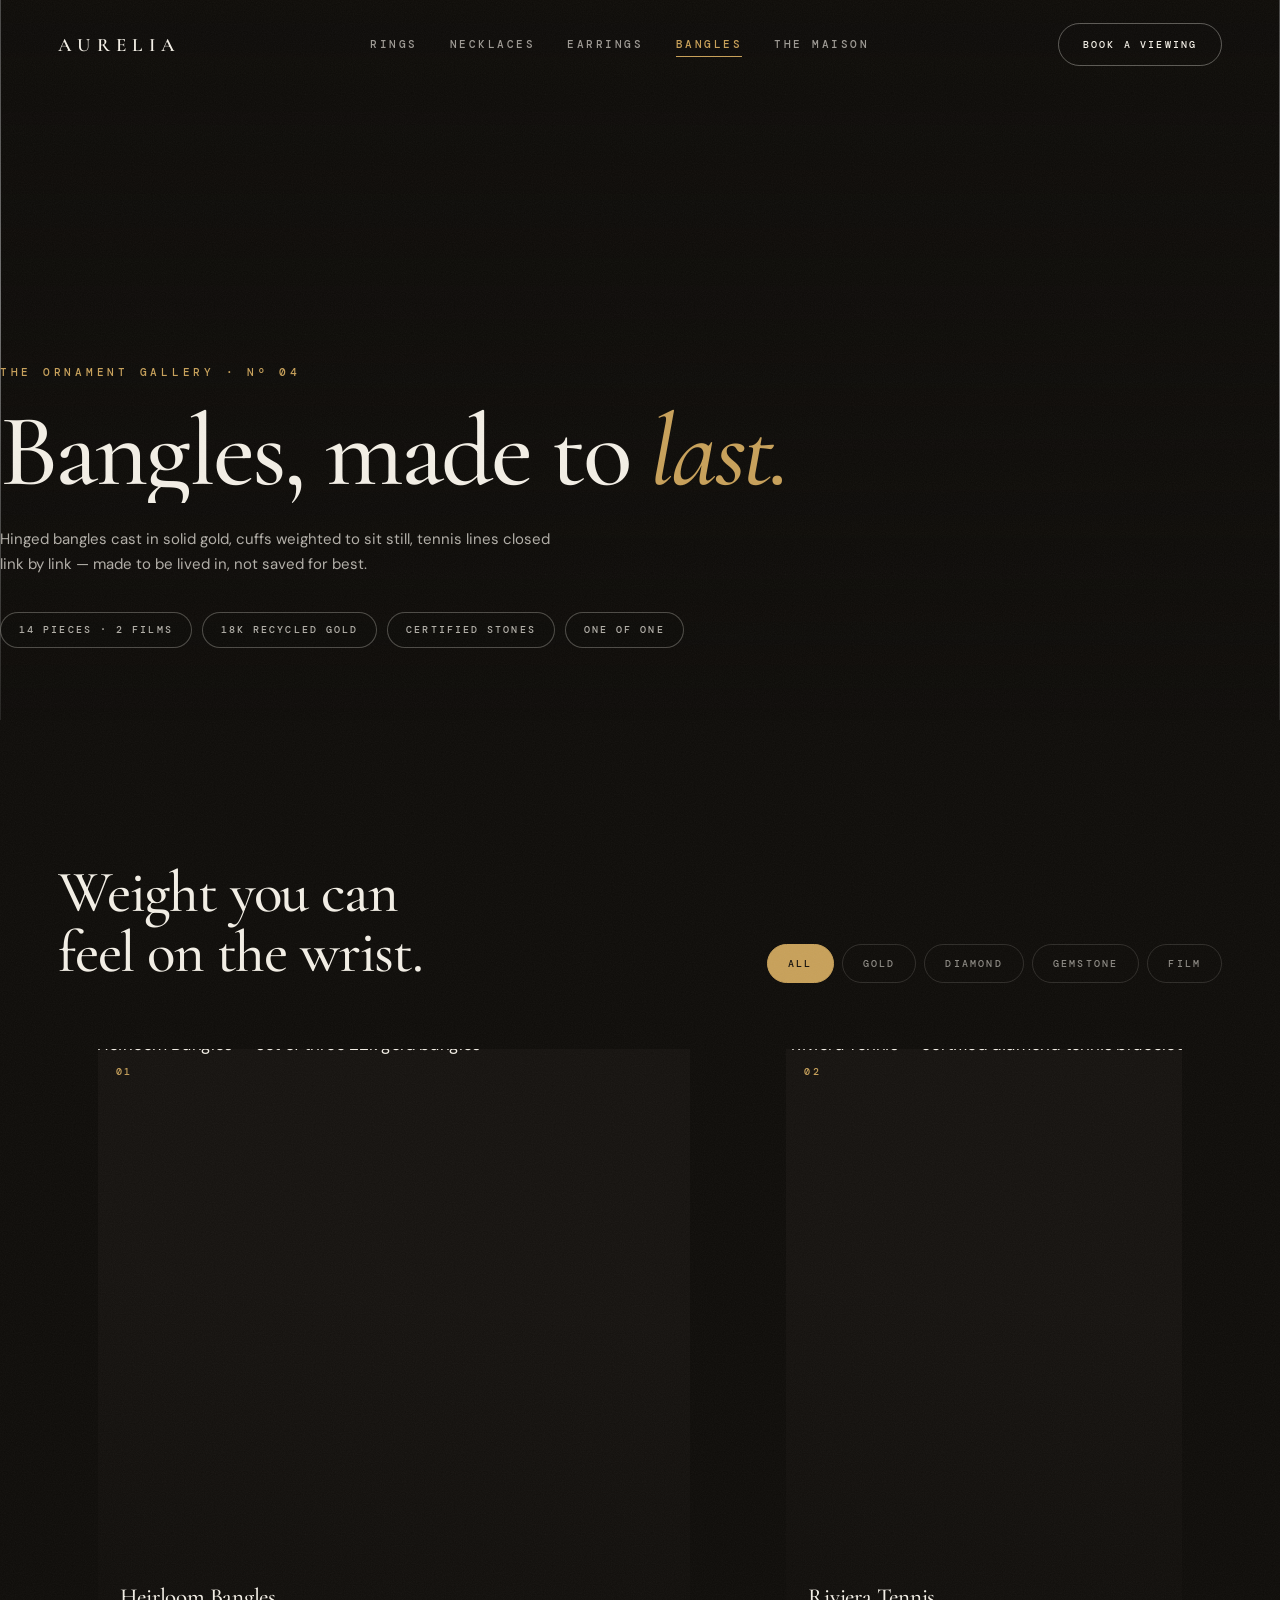
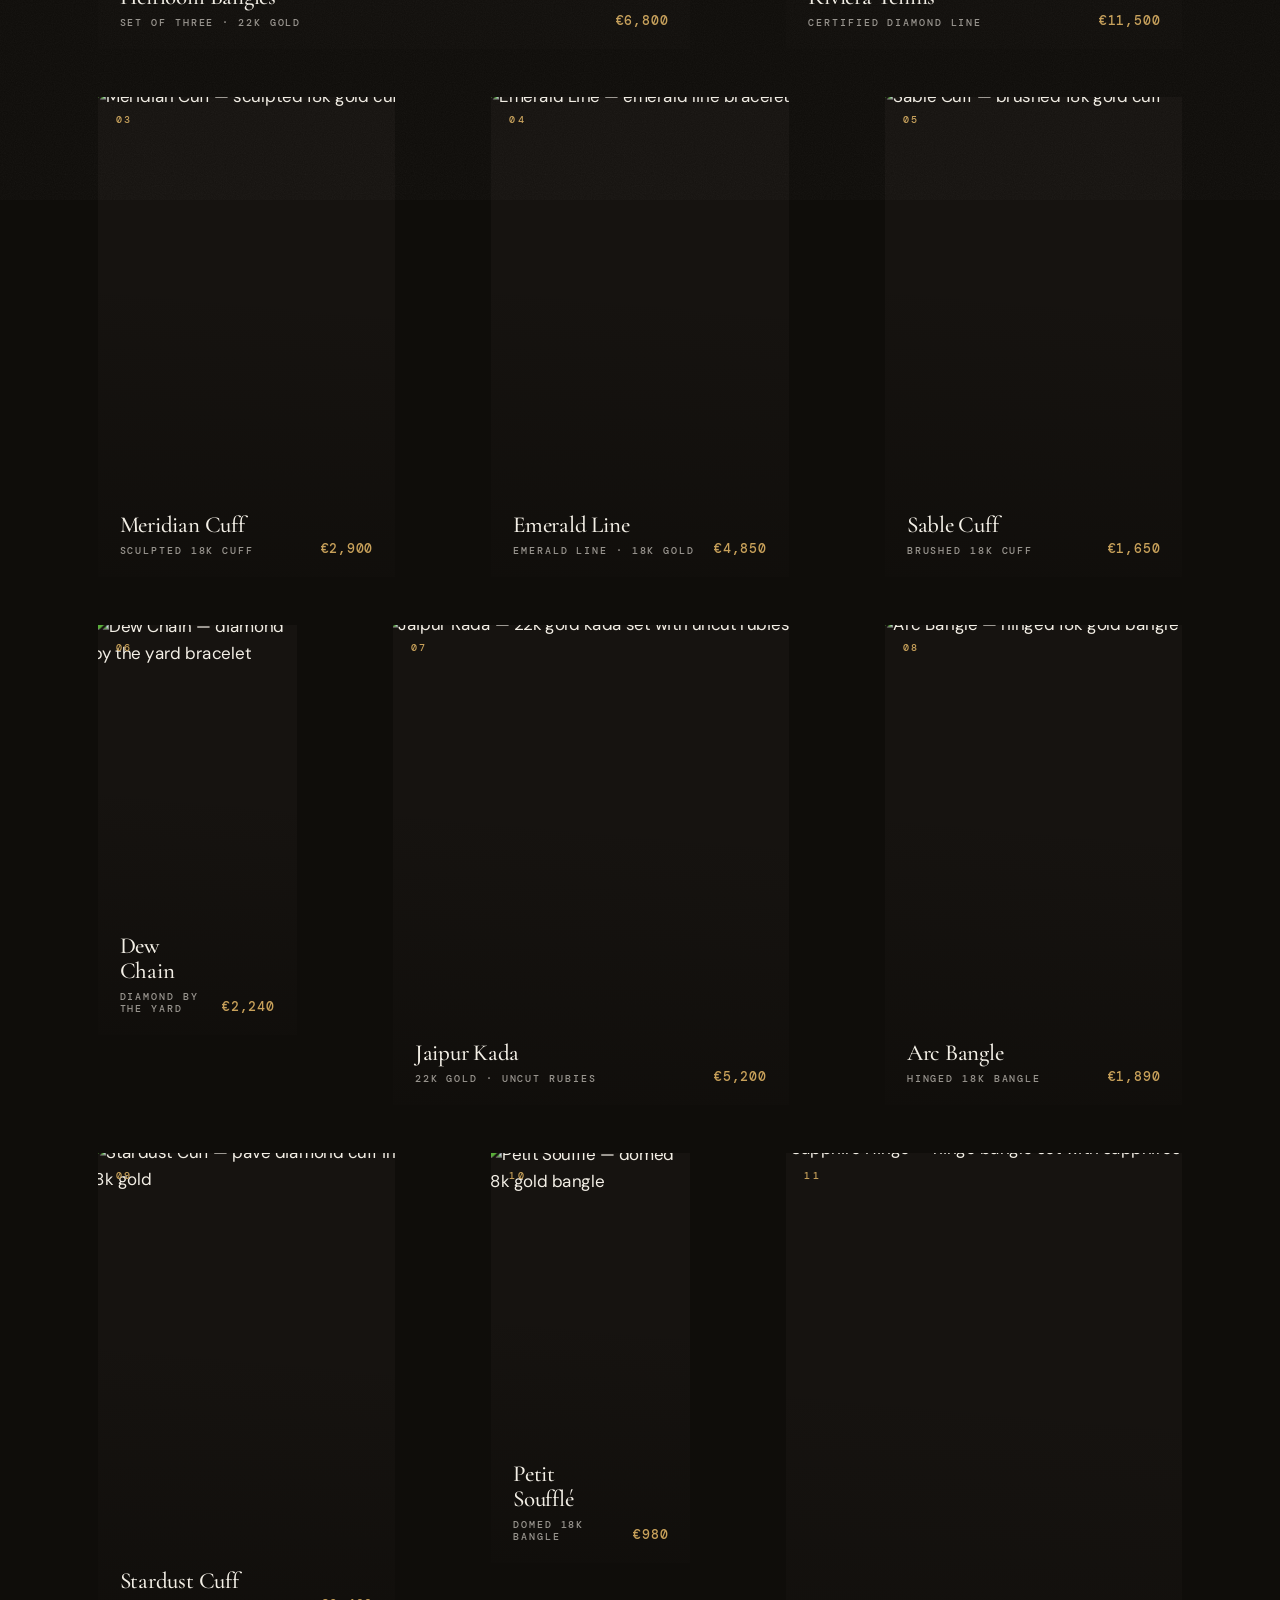
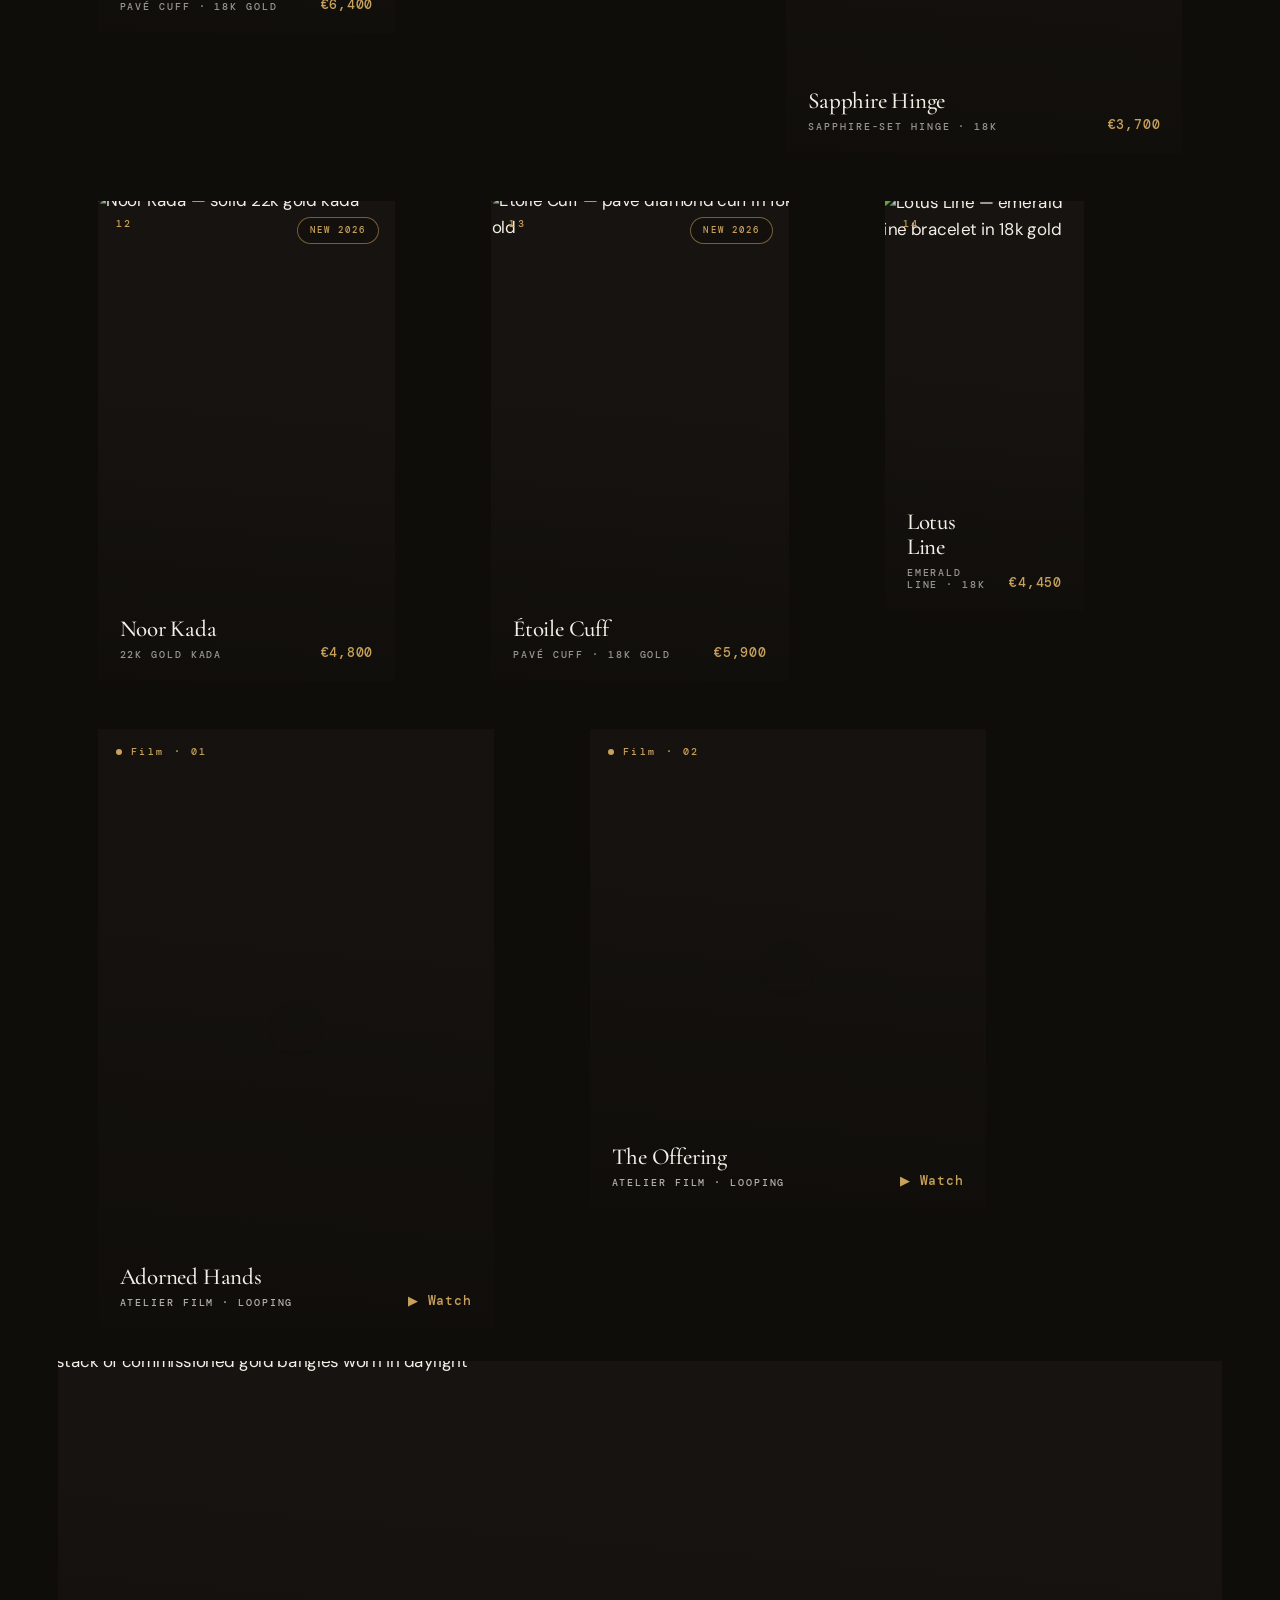
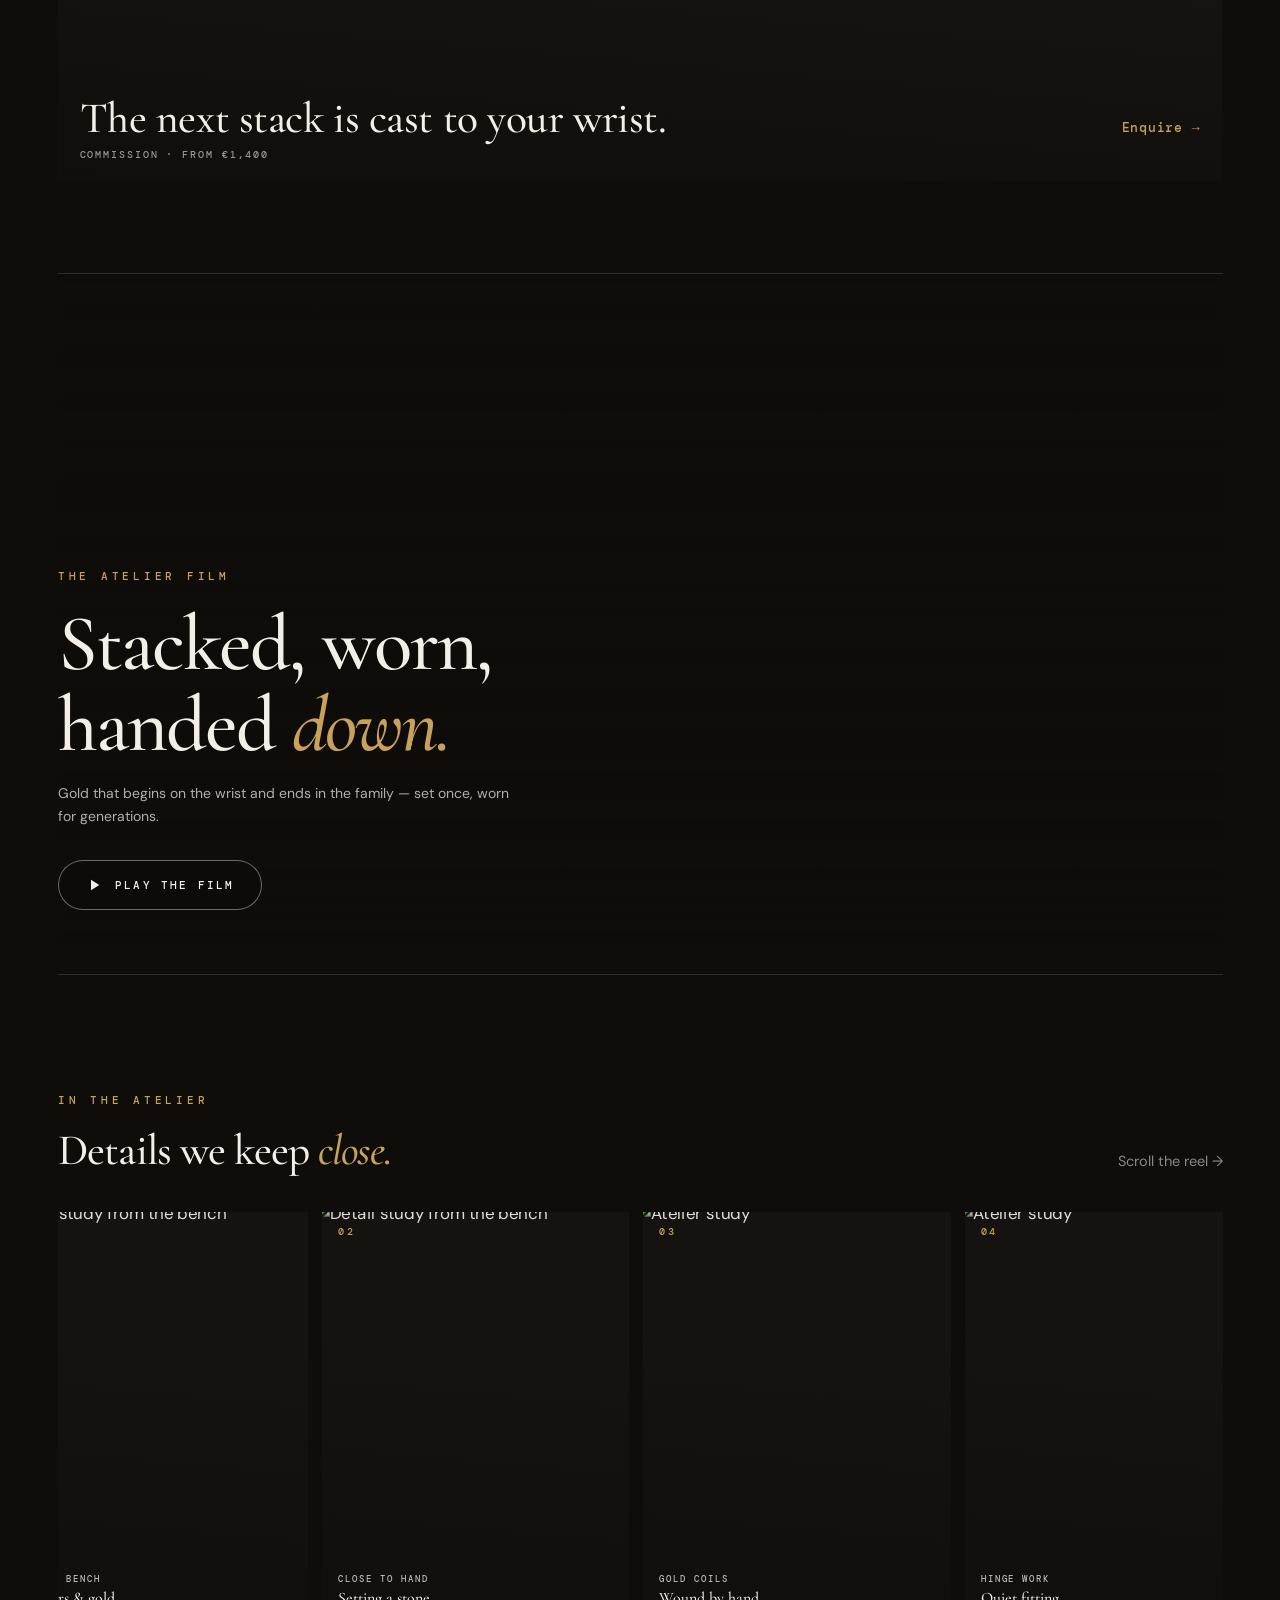
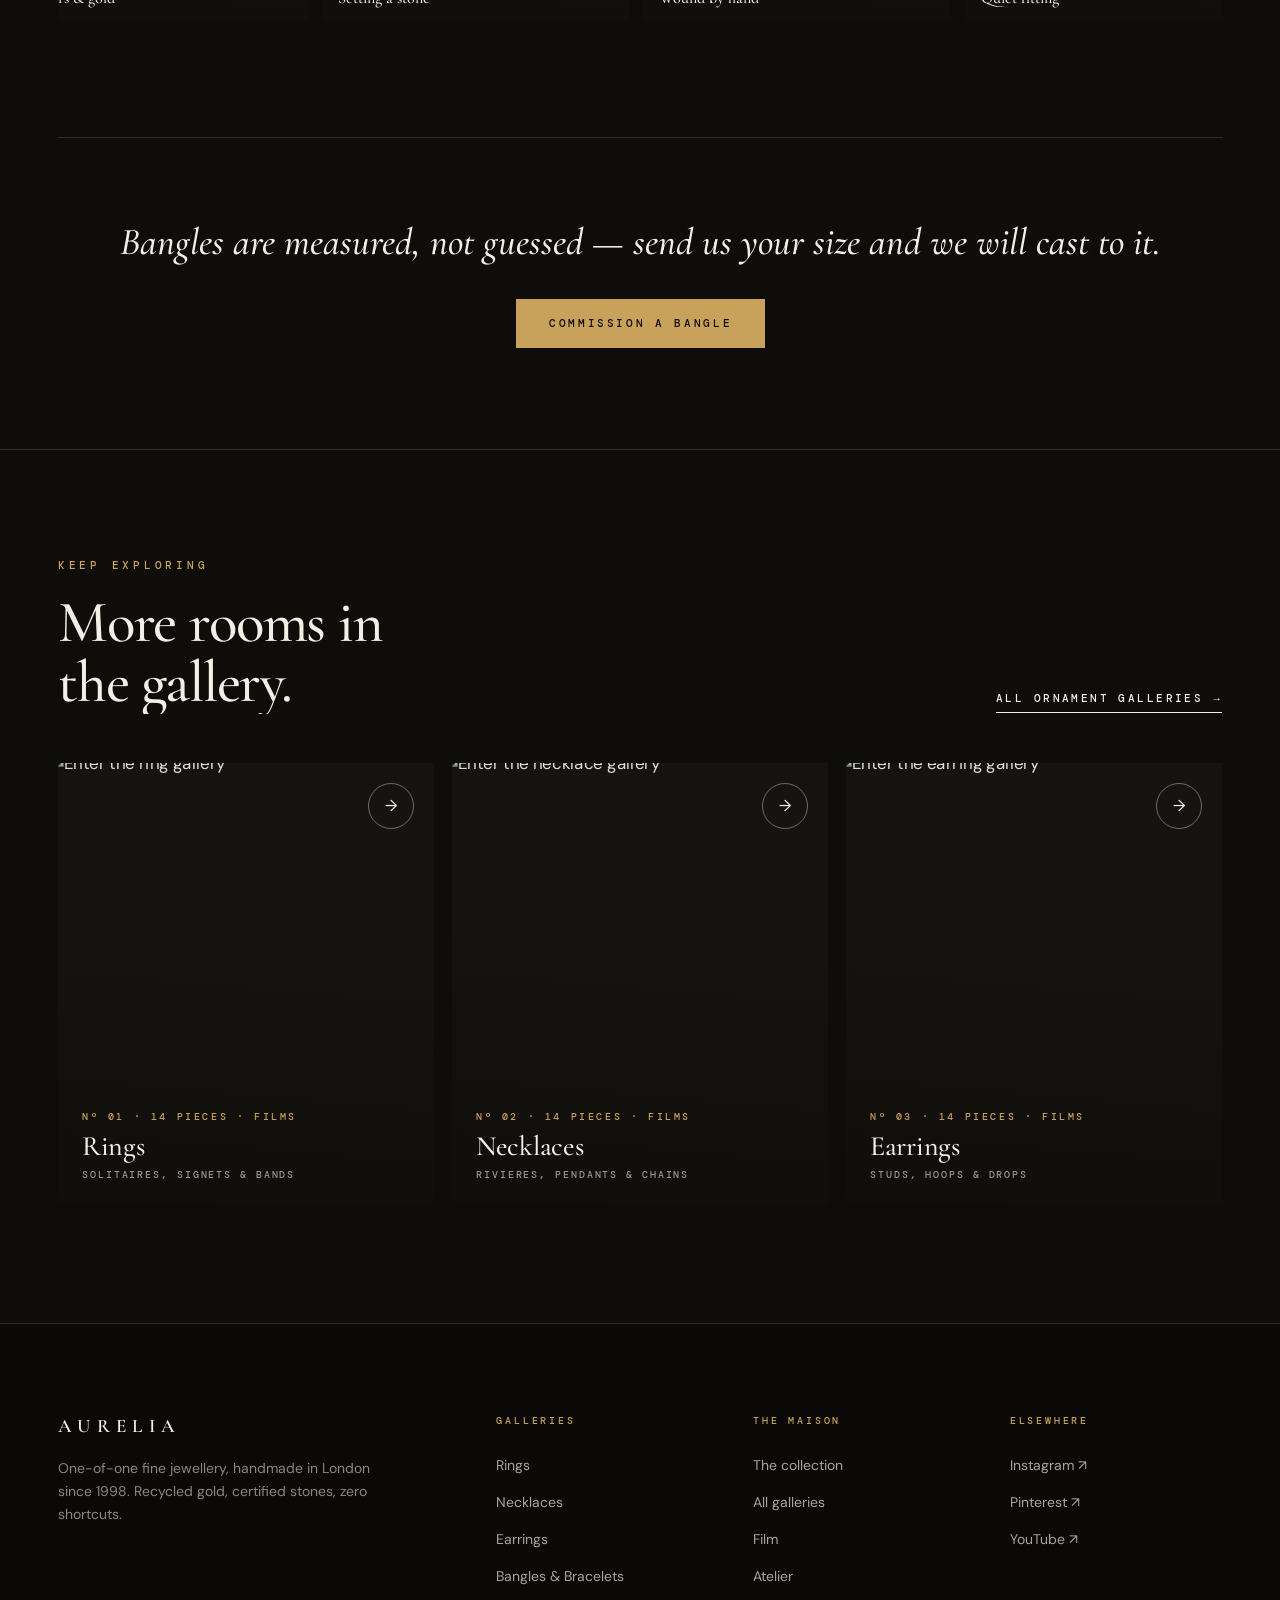
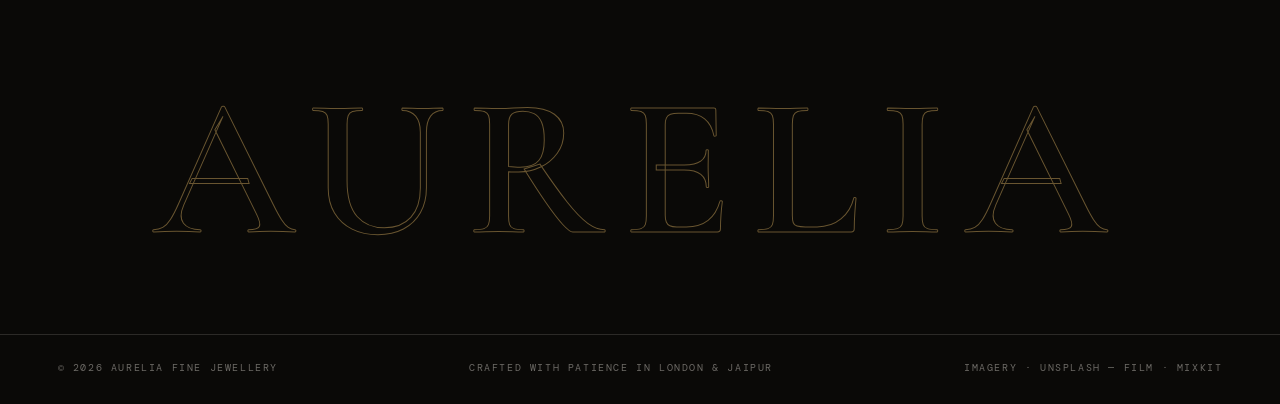
==== bracelets.html @ 3db1fc2e "pushed the changess for gallery option in my website" ====
<!doctype html>
<html lang="en" class="no-js">
<head>
  <meta charset="UTF-8" />
  <meta name="viewport" content="width=device-width, initial-scale=1.0" />
  <meta name="description" content="Bangles and bracelets — cuffs, kadas and tennis lines handcrafted in 18k recycled gold. Explore the Aurelia bracelet gallery." />
  <meta name="theme-color" content="#0f0d0a" />
  <title>Bangles &amp; Bracelets — Cuffs, Kadas &amp; Tennis Lines · AURELIA</title>
  <link rel="icon" href="data:image/svg+xml,<svg xmlns='http://www.w3.org/2000/svg' viewBox='0 0 100 100'><text y='.9em' font-size='90'>✦</text></svg>" />
  <link rel="preconnect" href="https://fonts.googleapis.com" />
  <link rel="preconnect" href="https://fonts.gstatic.com" crossorigin />
  <link href="https://fonts.googleapis.com/css2?family=Cormorant+Garamond:ital,wght@0,400;0,500;0,600;1,400;1,500&family=DM+Mono:wght@400;500&family=DM+Sans:wght@400;500&display=swap" rel="stylesheet" />
  <link rel="stylesheet" href="style.css" />
  <script>document.documentElement.classList.remove("no-js");setTimeout(function(){document.body.classList.remove("is-loading");document.body.classList.add("is-loaded")},3800);</script>
</head>
<body class="is-loading">
  <a class="skip-link" href="#gallery">Skip to gallery</a>

  <!-- Preloader -->
  <div class="preloader" id="preloader" aria-hidden="true">
    <div class="preloader-brand">
      <span class="preloader-letter" style="--i:0">A</span>
      <span class="preloader-letter" style="--i:1">U</span>
      <span class="preloader-letter" style="--i:2">R</span>
      <span class="preloader-letter" style="--i:3">E</span>
      <span class="preloader-letter" style="--i:4">L</span>
      <span class="preloader-letter" style="--i:5">I</span>
      <span class="preloader-letter" style="--i:6">A</span>
    </div>
    <div class="preloader-line"><span id="preloaderBar"></span></div>
    <p class="preloader-count" id="preloaderCount">00</p>
  </div>

  <!-- Film grain -->
  <div class="grain" aria-hidden="true"></div>

  <!-- Custom cursor -->
  <div class="cursor-dot" aria-hidden="true"></div>
  <div class="cursor-ring" aria-hidden="true"><span class="cursor-label"></span></div>

  <!-- Scroll progress -->
  <div class="scroll-progress" aria-hidden="true"><span id="scrollProgress"></span></div>

  <!-- Header -->
  <header class="site-header" id="siteHeader">
    <a class="wordmark" href="index.html">AURELIA</a>
    <nav class="desktop-nav" aria-label="Primary">
      <a href="rings.html">Rings</a>
      <a href="necklaces.html">Necklaces</a>
      <a href="earrings.html">Earrings</a>
      <a class="is-current" href="bracelets.html">Bangles</a>
      <a href="index.html#atelier">The maison</a>
    </nav>
    <div class="header-right">
      <a class="header-cta" href="index.html#contact" data-magnetic>Book a viewing</a>
      <button class="menu-toggle" id="menuToggle" aria-label="Open menu" aria-expanded="false" aria-controls="mobileMenu"><span></span><span></span></button>
    </div>
  </header>

  <!-- Mobile menu -->
  <nav class="mobile-menu" id="mobileMenu" aria-label="Mobile navigation">
    <a href="rings.html" style="--i:0"><em>01</em>Rings</a>
    <a href="necklaces.html" style="--i:1"><em>02</em>Necklaces</a>
    <a href="earrings.html" style="--i:2"><em>03</em>Earrings</a>
    <a href="bracelets.html" style="--i:3"><em>04</em>Bangles</a>
    <a href="index.html" style="--i:4"><em>05</em>The maison</a>
    <a href="index.html#contact" style="--i:5"><em>06</em>Contact</a>
    <p class="mobile-menu-note">Fine jewellery · London &amp; Jaipur · Est. 1998</p>
  </nav>

  <main id="top">
    <!-- Category hero -->
    <section class="g-hero">
      <div class="g-hero-media" data-parallax="0.12" aria-hidden="true">
        <img src="https://images.unsplash.com/photo-1598560917505-59a3ad559071?auto=format&fit=crop&w=2000&q=85" alt="" />
        <div class="g-hero-veil"></div>
      </div>
      <div class="container g-hero-inner">
        <p class="eyebrow" data-reveal>The ornament gallery · Nº 04</p>
        <h1 class="g-title" data-reveal style="--d:.08s">Bangles, made to <em>last.</em></h1>
        <p class="g-sub" data-reveal style="--d:.14s">Hinged bangles cast in solid gold, cuffs weighted to sit still, tennis lines closed link by link — made to be lived in, not saved for best.</p>
        <div class="g-meta" data-reveal style="--d:.2s"><span>14 pieces · 2 films</span><span>18k recycled gold</span><span>Certified stones</span><span>One of one</span></div>
      </div>
    </section>
    <!-- Gallery -->
    <section class="gallery" id="gallery">
      <div class="container" data-gallery>
        <div class="g-head">
          <div>
            <p class="eyebrow" data-reveal>The bangle gallery</p>
            <h2 data-reveal style="--d:.08s">Weight you can<br />feel on the wrist.</h2>
          </div>
          <div class="g-filters" data-reveal style="--d:.16s">
            <button class="f-btn is-active" data-filter="all">All</button>
            <button class="f-btn" data-filter="gold">Gold</button>
            <button class="f-btn" data-filter="diamond">Diamond</button>
            <button class="f-btn" data-filter="gemstone">Gemstone</button>
            <button class="f-btn" data-filter="film">Film</button>
          </div>
        </div>
        <div class="g-grid">
          <figure class="g-card g-7" data-lightbox data-cursor="View" data-cat="gold" data-cap="Heirloom Bangles — set of three, 22k gold">
            <img src="https://images.unsplash.com/photo-1611085583191-a3b181a88401?auto=format&fit=crop&w=1400&q=85" alt="Heirloom Bangles — set of three 22k gold bangles" loading="lazy" />
            <span class="g-num">01</span>
            <div class="g-info"><div><h3>Heirloom Bangles</h3><p class="g-mat">Set of three · 22k gold</p></div><span class="g-price">€6,800</span></div>
          </figure>
          <figure class="g-card g-5" data-lightbox data-cursor="View" data-cat="diamond" data-cap="Riviera Tennis — certified diamond line">
            <img src="https://images.unsplash.com/photo-1602173574767-37ac01994b2a?auto=format&fit=crop&w=1200&q=85" alt="Riviera Tennis — certified diamond tennis bracelet" loading="lazy" />
            <span class="g-num">02</span>
            <div class="g-info"><div><h3>Riviera Tennis</h3><p class="g-mat">Certified diamond line</p></div><span class="g-price">€11,500</span></div>
          </figure>
          <figure class="g-card g-4" data-lightbox data-cursor="View" data-cat="gold" data-cap="Meridian Cuff — sculpted 18k cuff">
            <img src="https://images.unsplash.com/photo-1611652022419-a9419f74343d?auto=format&fit=crop&w=1000&q=85" alt="Meridian Cuff — sculpted 18k gold cuff" loading="lazy" />
            <span class="g-num">03</span>
            <div class="g-info"><div><h3>Meridian Cuff</h3><p class="g-mat">Sculpted 18k cuff</p></div><span class="g-price">€2,900</span></div>
          </figure>
          <figure class="g-card g-4" data-lightbox data-cursor="View" data-cat="gemstone" data-cap="Emerald Line — emerald, 18k gold">
            <img src="https://images.unsplash.com/photo-1600003263720-95b45a4035d5?auto=format&fit=crop&w=1000&q=85" alt="Emerald Line — emerald line bracelet" loading="lazy" />
            <span class="g-num">04</span>
            <div class="g-info"><div><h3>Emerald Line</h3><p class="g-mat">Emerald line · 18k gold</p></div><span class="g-price">€4,850</span></div>
          </figure>
          <figure class="g-card g-4" data-lightbox data-cursor="View" data-cat="gold" data-cap="Sable Cuff — brushed 18k gold">
            <img src="https://images.unsplash.com/photo-1535632066927-ab7c9ab60908?auto=format&fit=crop&w=1000&q=85" alt="Sable Cuff — brushed 18k gold cuff" loading="lazy" />
            <span class="g-num">05</span>
            <div class="g-info"><div><h3>Sable Cuff</h3><p class="g-mat">Brushed 18k cuff</p></div><span class="g-price">€1,650</span></div>
          </figure>
          <figure class="g-card g-3" data-lightbox data-cursor="View" data-cat="diamond" data-cap="Dew Chain — diamond by the yard">
            <img src="https://images.unsplash.com/photo-1617038260897-41a1f14a8ca0?auto=format&fit=crop&w=900&q=85" alt="Dew Chain — diamond by the yard bracelet" loading="lazy" />
            <span class="g-num">06</span>
            <div class="g-info"><div><h3>Dew Chain</h3><p class="g-mat">Diamond by the yard</p></div><span class="g-price">€2,240</span></div>
          </figure>
          <figure class="g-card g-5b" data-lightbox data-cursor="View" data-cat="gemstone" data-cap="Jaipur Kada — 22k gold, uncut rubies">
            <img src="https://images.unsplash.com/photo-1617117811969-97f441511dee?auto=format&fit=crop&w=1200&q=85" alt="Jaipur Kada — 22k gold kada set with uncut rubies" loading="lazy" />
            <span class="g-num">07</span>
            <div class="g-info"><div><h3>Jaipur Kada</h3><p class="g-mat">22k gold · Uncut rubies</p></div><span class="g-price">€5,200</span></div>
          </figure>
          <figure class="g-card g-4" data-lightbox data-cursor="View" data-cat="gold" data-cap="Arc Bangle — hinged 18k bangle">
            <img src="https://images.unsplash.com/photo-1630019852942-f89202989a59?auto=format&fit=crop&w=1000&q=85" alt="Arc Bangle — hinged 18k gold bangle" loading="lazy" />
            <span class="g-num">08</span>
            <div class="g-info"><div><h3>Arc Bangle</h3><p class="g-mat">Hinged 18k bangle</p></div><span class="g-price">€1,890</span></div>
          </figure>
          <figure class="g-card g-4" data-lightbox data-cursor="View" data-cat="diamond" data-cap="Stardust Cuff — pavé cuff, 18k gold">
            <img src="https://images.unsplash.com/photo-1567427018141-0584cfcbf1b8?auto=format&fit=crop&w=1000&q=85" alt="Stardust Cuff — pavé diamond cuff in 18k gold" loading="lazy" />
            <span class="g-num">09</span>
            <div class="g-info"><div><h3>Stardust Cuff</h3><p class="g-mat">Pavé cuff · 18k gold</p></div><span class="g-price">€6,400</span></div>
          </figure>
          <figure class="g-card g-3" data-lightbox data-cursor="View" data-cat="gold" data-cap="Petit Soufflé — domed 18k bangle">
            <img src="https://images.unsplash.com/photo-1596944924616-7b38e7cfac36?auto=format&fit=crop&w=900&q=85" alt="Petit Soufflé — domed 18k gold bangle" loading="lazy" />
            <span class="g-num">10</span>
            <div class="g-info"><div><h3>Petit Soufflé</h3><p class="g-mat">Domed 18k bangle</p></div><span class="g-price">€980</span></div>
          </figure>
          <figure class="g-card g-5" data-lightbox data-cursor="View" data-cat="gemstone" data-cap="Sapphire Hinge — sapphire-set hinge, 18k">
            <img src="https://images.unsplash.com/photo-1629224316810-9d8805b95e76?auto=format&fit=crop&w=1200&q=85" alt="Sapphire Hinge — hinge bangle set with sapphires" loading="lazy" />
            <span class="g-num">11</span>
            <div class="g-info"><div><h3>Sapphire Hinge</h3><p class="g-mat">Sapphire-set hinge · 18k</p></div><span class="g-price">€3,700</span></div>
          </figure>
          <figure class="g-card g-4" data-lightbox data-cursor="View" data-cat="gold" data-cap="Noor Kada — 22k gold kada">
            <img src="https://images.unsplash.com/photo-1584302179602-e4c3d3fd629d?auto=format&fit=crop&w=1000&q=85" alt="Noor Kada — solid 22k gold kada" loading="lazy" />
            <span class="g-num">12</span><span class="g-tag">New 2026</span>
            <div class="g-info"><div><h3>Noor Kada</h3><p class="g-mat">22k gold kada</p></div><span class="g-price">€4,800</span></div>
          </figure>
          <figure class="g-card g-4" data-lightbox data-cursor="View" data-cat="diamond" data-cap="Étoile Cuff — pavé cuff, 18k gold">
            <img src="https://images.unsplash.com/photo-1599459183200-59c7687a0275?auto=format&fit=crop&w=1000&q=85" alt="Étoile Cuff — pavé diamond cuff in 18k gold" loading="lazy" />
            <span class="g-num">13</span><span class="g-tag">New 2026</span>
            <div class="g-info"><div><h3>Étoile Cuff</h3><p class="g-mat">Pavé cuff · 18k gold</p></div><span class="g-price">€5,900</span></div>
          </figure>
          <figure class="g-card g-3" data-lightbox data-cursor="View" data-cat="gemstone" data-cap="Lotus Line — emerald line, 18k gold">
            <img src="https://images.unsplash.com/photo-1622434641406-a158123450f9?auto=format&fit=crop&w=900&q=85" alt="Lotus Line — emerald line bracelet in 18k gold" loading="lazy" />
            <span class="g-num">14</span>
            <div class="g-info"><div><h3>Lotus Line</h3><p class="g-mat">Emerald line · 18k</p></div><span class="g-price">€4,450</span></div>
          </figure>
          <figure class="g-card g-5 is-film" data-video="https://assets.mixkit.co/videos/50783/50783-720.mp4" data-poster="https://images.unsplash.com/photo-1611085583191-a3b181a88401?auto=format&fit=crop&w=1400&q=85" data-cursor="Play" data-cat="film" data-cap="Adorned Hands — jewellery at rest · Atelier film">
            <video class="g-video" muted loop playsinline preload="metadata" poster="https://images.unsplash.com/photo-1611085583191-a3b181a88401?auto=format&fit=crop&w=1400&q=85"><source src="https://assets.mixkit.co/videos/50783/50783-720.mp4" type="video/mp4" /></video>
            <span class="g-now">Film · 01</span><span class="g-play"><svg viewBox="0 0 24 24" fill="currentColor" aria-hidden="true"><path d="M8 5v14l11-7z"/></svg></span>
            <div class="g-info"><div><h3>Adorned Hands</h3><p class="g-mat">Atelier film · Looping</p></div><span class="g-price">▶ Watch</span></div>
          </figure>
          <figure class="g-card g-5b is-film" data-video="https://assets.mixkit.co/videos/50778/50778-720.mp4" data-poster="https://images.unsplash.com/photo-1617117811969-97f441511dee?auto=format&fit=crop&w=1400&q=85" data-cursor="Play" data-cat="film" data-cap="The Offering — gold lifted by hand · Atelier film">
            <video class="g-video" muted loop playsinline preload="metadata" poster="https://images.unsplash.com/photo-1617117811969-97f441511dee?auto=format&fit=crop&w=1400&q=85"><source src="https://assets.mixkit.co/videos/50778/50778-720.mp4" type="video/mp4" /></video>
            <span class="g-now">Film · 02</span><span class="g-play"><svg viewBox="0 0 24 24" fill="currentColor" aria-hidden="true"><path d="M8 5v14l11-7z"/></svg></span>
            <div class="g-info"><div><h3>The Offering</h3><p class="g-mat">Atelier film · Looping</p></div><span class="g-price">▶ Watch</span></div>
          </figure>
          <a class="g-card g-12" href="index.html#contact" data-cat="gold" data-cursor="Enquire">
            <img src="https://images.unsplash.com/photo-1617038220319-276d3cfab638?auto=format&fit=crop&w=1800&q=85" alt="A stack of commissioned gold bangles worn in daylight" loading="lazy" />
            <div class="g-info"><div><h3>The next stack is cast to your wrist.</h3><p class="g-mat">Commission · from €1,400</p></div><span class="g-price">Enquire →</span></div>
          </a>
        </div>
        <div class="g-film" data-reveal>
          <div class="g-film-media" data-parallax="0.06" aria-hidden="true">
            <video autoplay muted loop playsinline preload="metadata" poster="https://images.unsplash.com/photo-1611085583191-a3b181a88401?auto=format&fit=crop&w=1800&q=85"><source src="https://assets.mixkit.co/videos/2865/2865-720.mp4" type="video/mp4" /></video>
            <div class="g-film-veil"></div>
          </div>
          <div class="g-film-inner">
            <p class="eyebrow" data-reveal>The atelier film</p>
            <h2 data-reveal style="--d:.08s">Stacked, worn,<br />handed <em>down.</em></h2>
            <p class="g-film-sub" data-reveal style="--d:.16s">Gold that begins on the wrist and ends in the family — set once, worn for generations.</p>
            <a class="g-film-btn" href="#" data-open-video="https://assets.mixkit.co/videos/2865/2865-720.mp4" data-poster="https://images.unsplash.com/photo-1611085583191-a3b181a88401?auto=format&fit=crop&w=1800&q=85" data-cap="Bangles in the atelier — the film" data-cursor="Play"><svg viewBox="0 0 24 24" fill="currentColor" aria-hidden="true" width="18"><path d="M8 5v14l11-7z"/></svg> Play the film</a>
          </div>
        </div>
        <div class="lookbook" data-reveal>
          <div class="lookbook-head">
            <div>
              <p class="eyebrow">In the atelier</p>
              <h2>Details we keep <em>close.</em></h2>
            </div>
            <span class="g-hint">Scroll the reel →</span>
          </div>
          <div class="lookbook-track">
            <a class="lb-item" data-lightbox data-cursor="View" data-cap="From the workbench — detail study Nº 01">
              <img src="https://images.unsplash.com/photo-1590874103328-eac38a683ce7?auto=format&fit=crop&w=900&q=85" alt="Detail study from the bench" loading="lazy" />
              <span class="lb-num">01</span><span class="lb-cap">On the bench<b>Calipers &amp; gold</b></span>
            </a>
            <a class="lb-item" data-lightbox data-cursor="View" data-cap="From the workbench — detail study Nº 02">
              <img src="https://images.unsplash.com/photo-1601121141461-9d6647bca1ed?auto=format&fit=crop&w=900&q=85" alt="Detail study from the bench" loading="lazy" />
              <span class="lb-num">02</span><span class="lb-cap">Close to hand<b>Setting a stone</b></span>
            </a>
            <a class="lb-item" data-lightbox data-cursor="View" data-cap="Atelier folio — page 03">
              <img src="https://images.unsplash.com/photo-1506630448388-4e683c67ddb0?auto=format&fit=crop&w=900&q=85" alt="Atelier study" loading="lazy" />
              <span class="lb-num">03</span><span class="lb-cap">Gold coils<b>Wound by hand</b></span>
            </a>
            <a class="lb-item" data-lightbox data-cursor="View" data-cap="Atelier folio — page 04">
              <img src="https://images.unsplash.com/photo-1535556116002-6281ff3e9f36?auto=format&fit=crop&w=900&q=85" alt="Atelier study" loading="lazy" />
              <span class="lb-num">04</span><span class="lb-cap">Hinge work<b>Quiet fitting</b></span>
            </a>
            <a class="lb-item" data-lightbox data-cursor="View" data-cap="Atelier folio — page 05">
              <img src="https://images.unsplash.com/photo-1616118132534-381148898bb4?auto=format&fit=crop&w=900&q=85" alt="Atelier study" loading="lazy" />
              <span class="lb-num">05</span><span class="lb-cap">Stack line<b>Balancing sizes</b></span>
            </a>
            <a class="lb-item" data-lightbox data-cursor="View" data-cap="Atelier folio — page 06">
              <img src="https://images.unsplash.com/photo-1611955167811-4711904bb9f8?auto=format&fit=crop&w=900&q=85" alt="Atelier study" loading="lazy" />
              <span class="lb-num">06</span><span class="lb-cap">Final polish<b>Before the box</b></span>
            </a>
          </div>
        </div>
        <div class="gallery-cta" data-reveal>
          <p>Bangles are measured, not guessed — send us your size and we will cast to it.</p>
          <a class="btn btn-gold" href="index.html#contact" data-magnetic><span>Commission a bangle</span></a>
        </div>
      </div>
    </section>
    <!-- More galleries -->
    <section class="more-galleries">
      <div class="container">
        <div class="g-head">
          <div>
            <p class="eyebrow" data-reveal>Keep exploring</p>
            <h2 data-reveal style="--d:.08s">More rooms in<br />the gallery.</h2>
          </div>
          <a class="text-link" href="index.html#galleries" data-reveal style="--d:.16s">All ornament galleries <span>→</span></a>
        </div>
        <div class="mg-grid">
          <a class="mg-card" href="rings.html" data-cursor="Enter" data-reveal>
            <img src="https://images.unsplash.com/photo-1605101100278-5d1deb2b6498?auto=format&fit=crop&w=1200&q=85" alt="Enter the ring gallery" loading="lazy" />
            <span class="mg-arrow">→</span>
            <div class="mg-info"><span class="mg-kicker">Nº 01 · 14 pieces · films</span><h3>Rings</h3><span class="mg-sub">Solitaires, signets &amp; bands</span></div>
          </a>
          <a class="mg-card" href="necklaces.html" data-cursor="Enter" data-reveal style="--d:.1s">
            <img src="https://images.unsplash.com/photo-1608042314453-ae338d80c427?auto=format&fit=crop&w=1200&q=85" alt="Enter the necklace gallery" loading="lazy" />
            <span class="mg-arrow">→</span>
            <div class="mg-info"><span class="mg-kicker">Nº 02 · 14 pieces · films</span><h3>Necklaces</h3><span class="mg-sub">Rivieres, pendants &amp; chains</span></div>
          </a>
          <a class="mg-card" href="earrings.html" data-cursor="Enter" data-reveal style="--d:.2s">
            <img src="https://images.unsplash.com/photo-1603974372039-adc49044b6bd?auto=format&fit=crop&w=1200&q=85" alt="Enter the earring gallery" loading="lazy" />
            <span class="mg-arrow">→</span>
            <div class="mg-info"><span class="mg-kicker">Nº 03 · 14 pieces · films</span><h3>Earrings</h3><span class="mg-sub">Studs, hoops &amp; drops</span></div>
          </a>
        </div>
      </div>
    </section>
  </main>

  <!-- Footer -->
  <footer>
    <div class="container footer-top">
      <div class="f-brand">
        <a class="wordmark f-mark" href="index.html">AURELIA</a>
        <p>One-of-one fine jewellery, handmade in London since 1998. Recycled gold, certified stones, zero shortcuts.</p>
      </div>
      <div class="f-col">
        <h4>Galleries</h4>
        <a href="rings.html">Rings</a>
        <a href="necklaces.html">Necklaces</a>
        <a href="earrings.html">Earrings</a>
        <a href="bracelets.html">Bangles &amp; Bracelets</a>
      </div>
      <div class="f-col">
        <h4>The maison</h4>
        <a href="index.html#collections">The collection</a>
        <a href="index.html#galleries">All galleries</a>
        <a href="index.html#film">Film</a>
        <a href="index.html#atelier">Atelier</a>
      </div>
      <div class="f-col">
        <h4>Elsewhere</h4>
        <a href="#" rel="noopener">Instagram ↗</a>
        <a href="#" rel="noopener">Pinterest ↗</a>
        <a href="#" rel="noopener">YouTube ↗</a>
      </div>
    </div>
    <a class="footer-word" href="index.html" aria-label="Aurelia — back to home">AURELIA</a>
    <div class="container footer-bottom">
      <p>© <span id="year">2026</span> Aurelia Fine Jewellery</p>
      <p>Crafted with patience in London &amp; Jaipur</p>
      <p>Imagery · Unsplash — Film · Mixkit</p>
    </div>
  </footer>

  <button class="to-top" id="toTop" aria-label="Back to top">↑</button>

  <!-- Lightbox -->
  <div class="lightbox" id="lightbox" aria-hidden="true" role="dialog" aria-label="Image viewer">
    <button class="lightbox-close" aria-label="Close">×</button>
    <button class="lightbox-prev" aria-label="Previous piece">←</button>
    <button class="lightbox-next" aria-label="Next piece">→</button>
    <figure>
      <div class="lightbox-media">
        <img id="lightboxImg" alt="" />
        <video id="lightboxVideo" muted loop playsinline preload="metadata" controls></video>
      </div>
      <figcaption><span class="lightbox-count" id="lightboxCount"></span><span id="lightboxCap"></span></figcaption>
    </figure>
  </div>

  <script src="script.js"></script>
</body>
</html>
---- style.css ----
/* ============================================================
   AURELIA — Fine Jewellery Atelier
   Dark-luxe editorial system · vanilla CSS, no build step
   ============================================================ */

:root{
  --ink:#0f0d0a;
  --ink-2:#161310;
  --ink-3:#1d1915;
  --ivory:#f3efe6;
  --paper:#f6f2ea;
  --gold:#c8a15a;
  --gold-deep:#a8813f;
  --muted:#8d857a;
  --line:rgba(243,239,230,.14);
  --line-dark:rgba(15,13,10,.16);
  --serif:"Cormorant Garamond",Georgia,serif;
  --sans:"DM Sans",Helvetica,Arial,sans-serif;
  --mono:"DM Mono",monospace;
  --ease:cubic-bezier(.19,1,.22,1);
  --ease-io:cubic-bezier(.76,0,.24,1);
}

*,*::before,*::after{box-sizing:border-box}
html{scroll-behavior:smooth;scroll-padding-top:90px}
body{margin:0;background:var(--ink);color:var(--ivory);font:400 16px/1.65 var(--sans);-webkit-font-smoothing:antialiased;overflow-x:clip}
body.is-loading,body.no-scroll,body.menu-open{overflow:hidden}
img{max-width:100%;display:block}
a{color:inherit;text-decoration:none}
button{font:inherit;color:inherit;background:none;border:0;cursor:pointer;padding:0}
::selection{background:var(--gold);color:var(--ink)}
::-webkit-scrollbar{width:10px}
::-webkit-scrollbar-track{background:var(--ink)}
::-webkit-scrollbar-thumb{background:#3a332b;border-radius:8px}
:focus-visible{outline:2px solid var(--gold);outline-offset:3px}

.container{width:min(1560px,100%);margin-inline:auto;padding-inline:4.5vw}
section{position:relative}
.eyebrow{font:500 11px/1 var(--mono);letter-spacing:.34em;text-transform:uppercase;color:var(--gold);margin:0 0 22px}
.sr-only{position:absolute;width:1px;height:1px;padding:0;margin:-1px;overflow:hidden;clip:rect(0 0 0 0);white-space:nowrap;border:0}

/* Skip link */
.skip-link{position:fixed;top:-70px;left:18px;z-index:500;background:var(--gold);color:var(--ink);padding:12px 20px;font:500 11px var(--mono);letter-spacing:.18em;text-transform:uppercase;transition:top .3s}
.skip-link:focus{top:14px}

/* No-JS fallback visibility */
.no-js [data-reveal],.no-js [data-split],.no-js [data-hero]{opacity:1!important;transform:none!important;clip-path:none!important}

/* Reveal on scroll */
[data-reveal]{opacity:0;transform:translateY(36px);transition:opacity 1s var(--ease) var(--d,0s),transform 1.15s var(--ease) var(--d,0s);will-change:opacity,transform}
[data-reveal="left"]{transform:translateX(-46px)}
[data-reveal="right"]{transform:translateX(46px)}
[data-reveal="clip"]{opacity:0;transform:none;clip-path:inset(14% 10% 14% 10%);transition:clip-path 1.25s var(--ease-io) var(--d,0s),opacity .8s ease var(--d,0s)}
[data-reveal].in-view{opacity:1;transform:none;clip-path:inset(0 0 0 0)}

/* Split-word headline reveal */
[data-split] .w{display:inline-block;overflow:hidden;vertical-align:top;padding-bottom:.1em;margin-bottom:-.1em}
[data-split] .wi{display:inline-block;transform:translateY(118%);transition:transform 1.05s var(--ease) calc(var(--wi)*.026s);will-change:transform}
[data-split].in-view .wi{transform:none}
[data-split] em{font-style:italic;color:var(--gold)}

/* Hero intro — plays once the preloader lifts */
.hero [data-hero]{opacity:0;transform:translateY(46px);transition:opacity 1s var(--ease),transform 1.15s var(--ease);transition-delay:calc(.35s + var(--i)*.09s)}
body.is-loaded .hero [data-hero]{opacity:1;transform:none}

/* Header */
.site-header{position:fixed;inset:0 0 auto 0;z-index:200;height:90px;display:flex;align-items:center;justify-content:space-between;gap:28px;padding:0 4.5vw;border-bottom:1px solid transparent;transition:height .45s var(--ease),background .45s,border-color .45s,transform .55s var(--ease)}
.site-header.is-scrolled{height:74px;background:rgba(15,13,10,.78);-webkit-backdrop-filter:blur(16px);backdrop-filter:blur(16px);border-bottom-color:var(--line)}
.site-header.is-hidden{transform:translateY(-101%)}
body.menu-open .site-header{background:transparent;border-bottom-color:transparent;-webkit-backdrop-filter:none;backdrop-filter:none}
.wordmark{font:600 19px var(--serif);letter-spacing:.34em;color:var(--ivory);white-space:nowrap;transition:color .3s}
.wordmark:hover{color:var(--gold)}
.desktop-nav{display:flex;align-items:center;gap:32px}
.desktop-nav a{position:relative;font:500 10.5px var(--mono);letter-spacing:.24em;text-transform:uppercase;color:rgba(243,239,230,.62);padding:6px 0;transition:color .3s}
.desktop-nav a::after{content:"";position:absolute;left:0;bottom:0;width:100%;height:1px;background:var(--gold);transform:scaleX(0);transform-origin:right;transition:transform .45s var(--ease)}
.desktop-nav a:hover{color:var(--ivory)}
.desktop-nav a:hover::after{transform:scaleX(1);transform-origin:left}
.desktop-nav a.is-current{color:var(--gold)}
.desktop-nav a.is-current::after{transform:scaleX(1)}
.header-right{display:flex;align-items:center;gap:16px}
.header-cta{display:inline-flex;align-items:center;padding:14px 24px;border:1px solid rgba(243,239,230,.34);border-radius:999px;font:500 10px var(--mono);letter-spacing:.22em;text-transform:uppercase;color:var(--ivory);white-space:nowrap;transition:background .4s,color .4s,border-color .4s}
.header-cta:hover{background:var(--gold);border-color:var(--gold);color:var(--ink)}
.menu-toggle{display:none;position:relative;z-index:5;width:48px;height:48px;flex-direction:column;align-items:center;justify-content:center;gap:8px;border:1px solid var(--line);border-radius:50%;transition:border-color .3s}
.menu-toggle:hover{border-color:var(--gold)}
.menu-toggle span{display:block;width:20px;height:1.6px;background:var(--ivory);transition:transform .45s var(--ease)}
body.menu-open .menu-toggle span:first-child{transform:translateY(4.8px) rotate(45deg)}
body.menu-open .menu-toggle span:last-child{transform:translateY(-4.8px) rotate(-45deg)}

/* Mobile menu */
.mobile-menu{position:fixed;inset:0;z-index:190;display:flex;flex-direction:column;justify-content:center;gap:6px;padding:110px 8vw 36px;background:rgba(15,13,10,.97);-webkit-backdrop-filter:blur(20px);backdrop-filter:blur(20px);opacity:0;visibility:hidden;transition:opacity .5s var(--ease),visibility .5s}
body.menu-open .mobile-menu{opacity:1;visibility:visible}
.mobile-menu a{display:flex;align-items:baseline;gap:18px;padding:10px 0;font:500 clamp(30px,7.5vw,50px)/1.12 var(--serif);color:var(--ivory);opacity:0;transform:translateY(26px);transition:opacity .55s var(--ease),transform .55s var(--ease),color .3s;transition-delay:0s}
.mobile-menu a em{font:500 11px var(--mono);letter-spacing:.2em;font-style:normal;color:var(--gold)}
.mobile-menu a:hover{color:var(--gold)}
body.menu-open .mobile-menu a{opacity:1;transform:none;transition-delay:calc(.08s + var(--i)*.06s)}
.mobile-menu-note{margin:auto 0 0;padding-top:24px;border-top:1px solid var(--line);font:500 10px var(--mono);letter-spacing:.24em;text-transform:uppercase;color:rgba(243,239,230,.45)}

/* Hero */
.hero{position:relative;min-height:100svh;display:flex;align-items:center;overflow:hidden;background:var(--ink)}
.hero-media{position:absolute;inset:-8% 0;z-index:0;transform:translate3d(0,var(--py,0px),0);will-change:transform}
.hero-video{width:100%;height:100%;object-fit:cover;filter:brightness(.78) saturate(.95)}
.hero-veil{position:absolute;inset:0;background:linear-gradient(180deg,rgba(15,13,10,.68),rgba(15,13,10,.26) 42%,rgba(15,13,10,.55) 76%,var(--ink))}
.hero-inner{position:relative;z-index:1;width:100%;padding-top:96px}
.hero-title{font:500 clamp(54px,8.6vw,132px)/1 var(--serif);letter-spacing:-.028em;margin:0 0 30px}
.hero-title em{font-style:italic;color:var(--gold)}
.hero-sub{max-width:46ch;margin:0 0 46px;font-size:clamp(15px,1.15vw,17.5px);color:rgba(243,239,230,.72)}
.hero-actions{display:flex;align-items:center;gap:16px;flex-wrap:wrap}
.hero-foot{position:absolute;left:0;right:0;bottom:30px;z-index:1;display:flex;align-items:center;justify-content:space-between;gap:22px}
.hero-foot-note{margin:0;font:500 10px var(--mono);letter-spacing:.24em;text-transform:uppercase;color:rgba(243,239,230,.55)}
.scroll-cue{display:inline-flex;align-items:center;gap:14px;font:500 10px var(--mono);letter-spacing:.3em;text-transform:uppercase;color:rgba(243,239,230,.6)}
.scroll-cue-line{position:relative;width:1.5px;height:46px;background:rgba(243,239,230,.22);overflow:hidden}
.scroll-cue-line::after{content:"";position:absolute;left:0;top:-45%;width:100%;height:45%;background:var(--gold);animation:cueDrop 2.4s var(--ease-io) infinite}
@keyframes cueDrop{to{top:115%}}

/* Gold marquee */
.marquee{position:relative;z-index:1;background:var(--gold);color:var(--ink);padding:17px 0;overflow:hidden}
.marquee-track{display:flex;width:max-content;animation:marquee 30s linear infinite}
.marquee ul{display:flex;align-items:center;gap:36px;margin:0;padding:0 36px 0 0;list-style:none}
.marquee li{font:500 11px var(--mono);letter-spacing:.26em;text-transform:uppercase;white-space:nowrap}
.m-sep{color:rgba(15,13,10,.45)}
@keyframes marquee{to{transform:translateX(-50%)}}

/* Buttons */
.btn{position:relative;display:inline-flex;align-items:center;justify-content:center;gap:12px;padding:18px 32px;font:500 11px/1 var(--mono);letter-spacing:.24em;text-transform:uppercase;border:1px solid var(--gold);color:var(--ink);overflow:hidden;transition:color .45s var(--ease),transform .5s var(--ease),border-color .45s;will-change:transform}
.btn span{position:relative;z-index:1}
.btn::before{content:"";position:absolute;inset:0;background:var(--ivory);transform:scaleX(0);transform-origin:left;transition:transform .55s var(--ease-io)}
.btn:hover::before{transform:scaleX(1)}
.btn-gold{background:var(--gold)}
.btn-ghost{color:var(--ivory);border-color:rgba(243,239,230,.38)}
.btn-ghost:hover{color:var(--ink)}
.btn-dark{background:var(--ink);border-color:var(--ink);color:var(--ivory)}
.btn-dark:hover{color:var(--ink)}

.text-link{display:inline-flex;align-items:center;gap:10px;font:500 11px var(--mono);letter-spacing:.22em;text-transform:uppercase;padding-bottom:7px;border-bottom:1px solid currentColor;transition:gap .35s var(--ease),color .35s}
.text-link:hover{gap:18px;color:var(--gold-deep)}
/* Film grain overlay */
.grain{position:fixed;inset:-100%;z-index:98;pointer-events:none;opacity:.05;background-image:url("data:image/svg+xml;utf8,<svg xmlns='http://www.w3.org/2000/svg' width='240' height='240'><filter id='n'><feTurbulence type='fractalNoise' baseFrequency='0.9' numOctaves='2' stitchTiles='stitch'/><feColorMatrix type='saturate' values='0'/></filter><rect width='100%25' height='100%25' filter='url(%23n)'/></svg>");animation:grain 9s steps(10) infinite}
@keyframes grain{0%,100%{transform:translate(0,0)}20%{transform:translate(-2%,2%)}40%{transform:translate(2%,-1%)}60%{transform:translate(-1%,-2%)}80%{transform:translate(2%,2%)}}

/* Preloader */
.preloader{position:fixed;inset:0;z-index:400;background:var(--ink);display:flex;flex-direction:column;align-items:center;justify-content:center;gap:28px;transition:transform 1s var(--ease-io) .05s,visibility 1s .05s}
.preloader.is-done{transform:translateY(-101%);visibility:hidden}
.preloader-brand{display:flex;gap:.3em;overflow:hidden;padding:0 .1em}
.preloader-letter{font:600 clamp(34px,5vw,58px)/1.1 var(--serif);color:var(--ivory);opacity:0;transform:translateY(115%);animation:preLetter .9s var(--ease) forwards;animation-delay:calc(.15s + var(--i)*.07s)}
.preloader-letter:nth-child(2n){color:var(--gold)}
@keyframes preLetter{to{opacity:1;transform:none}}
.preloader-line{width:min(320px,60vw);height:1px;background:rgba(243,239,230,.16)}
.preloader-line span{display:block;height:100%;background:var(--gold);transform:scaleX(0);transform-origin:left;transition:transform .25s linear}
.preloader-count{margin:0;font:500 11px var(--mono);letter-spacing:.34em;color:rgba(243,239,230,.55)}

/* Custom cursor */
.cursor-dot,.cursor-ring{position:fixed;top:0;left:0;z-index:300;pointer-events:none;border-radius:50%;opacity:0;transition:opacity .3s}
body.cursor-active .cursor-dot,body.cursor-active .cursor-ring{opacity:1}
.cursor-dot{width:5px;height:5px;background:var(--gold)}
.cursor-ring{width:34px;height:34px;border:1px solid rgba(200,161,90,.55);display:grid;place-items:center;transition:opacity .3s,width .35s var(--ease),height .35s var(--ease),background .35s,border-color .35s}
.cursor-ring.is-hover{width:54px;height:54px;border-color:rgba(200,161,90,.95)}
.cursor-ring.is-label{width:88px;height:88px;background:var(--ivory);border-color:var(--ivory)}
.cursor-label{font:500 9px var(--mono);letter-spacing:.18em;text-transform:uppercase;color:var(--ink);opacity:0;transition:opacity .25s}
.cursor-ring.is-label .cursor-label{opacity:1}
@media (hover:none),(pointer:coarse){.cursor-dot,.cursor-ring{display:none}}

/* Scroll progress */
.scroll-progress{position:fixed;top:0;left:0;right:0;height:2px;z-index:130;pointer-events:none}
.scroll-progress span{display:block;height:100%;background:linear-gradient(90deg,var(--gold-deep),var(--gold));transform:scaleX(0);transform-origin:left}

/* Magnetic helper */
[data-magnetic]{transition:transform .5s var(--ease),color .45s var(--ease),background .45s var(--ease),border-color .45s var(--ease)}
[data-magnetic].is-magnetic{transition:none}
/* Manifesto */
.manifesto{background:var(--paper);color:var(--ink);padding:130px 0 110px}
.manifesto .eyebrow{color:var(--gold-deep)}
.manifesto-grid{display:grid;grid-template-columns:1.12fr .88fr;gap:6vw;align-items:center}
.manifesto-statement{font:500 clamp(30px,3.4vw,52px)/1.16 var(--serif);letter-spacing:-.02em;margin:0 0 36px}
.manifesto-statement em{color:var(--gold-deep)}
.manifesto-media{position:relative}
.manifesto-media .media{position:relative;overflow:hidden;height:640px;background:var(--ink-2)}
.px-img{position:absolute;left:0;top:-9%;width:100%;height:118%;object-fit:cover;transform:translate3d(0,var(--py,0px),0);will-change:transform}
.badge{position:absolute;top:-44px;left:-44px;z-index:2;width:132px;height:132px;border-radius:50%;background:var(--paper);display:grid;place-items:center;color:var(--ink);box-shadow:0 18px 44px rgba(15,13,10,.14)}
.badge svg{position:absolute;inset:0;width:100%;height:100%;animation:spin 16s linear infinite}
.badge text{font:500 8.6px var(--mono);letter-spacing:.32em;fill:var(--ink);text-transform:uppercase}
.badge-core{font-size:18px;color:var(--gold-deep)}
@keyframes spin{to{transform:rotate(360deg)}}

/* Stats */
.stats{display:grid;grid-template-columns:repeat(4,1fr);margin-top:110px;border-top:1px solid var(--line-dark)}
.stat{padding:36px 28px 8px;border-left:1px solid var(--line-dark)}
.stat:first-child{border-left:0;padding-left:0}
.stat b{display:block;font:500 clamp(42px,4.6vw,72px)/1 var(--serif);letter-spacing:-.02em}
.stat-label{display:block;margin-top:12px;font:500 10px var(--mono);letter-spacing:.24em;text-transform:uppercase;color:var(--muted)}

/* Collections */
.collections{background:var(--paper);color:var(--ink);padding:20px 0 130px}
.c-head{display:flex;justify-content:space-between;align-items:flex-end;gap:30px;margin-bottom:52px}
.c-head h2{font:500 clamp(36px,4.8vw,68px)/1.02 var(--serif);letter-spacing:-.02em;margin:0}
.filters{display:flex;gap:8px;flex-wrap:wrap;justify-content:flex-end}
.f-btn{padding:12px 20px;border:1px solid var(--line-dark);border-radius:999px;font:500 10px var(--mono);letter-spacing:.22em;text-transform:uppercase;color:#6c655a;transition:color .35s,border-color .35s,background .35s}
.f-btn:hover{color:var(--ink);border-color:var(--ink)}
.f-btn.is-active{background:var(--ink);border-color:var(--ink);color:var(--ivory)}
.c-grid{display:grid;grid-template-columns:repeat(12,1fr);gap:16px}
.c-card{position:relative;display:block;overflow:hidden;background:var(--ink-2)}
.c-card.is-hidden{display:none}
.c-card.pop{animation:cardPop .75s var(--ease) both}
@keyframes cardPop{from{opacity:0;transform:translateY(26px) scale(.985)}}
.c-a{grid-column:span 7;height:600px}
.c-b{grid-column:span 5;height:600px}
.c-c,.c-d,.c-e{grid-column:span 4;height:460px}
.c-f{grid-column:span 12;height:440px}
.c-media{position:absolute;inset:0;overflow:hidden}
.c-media img{width:100%;height:100%;object-fit:cover;transform:scale(1.07);transition:transform 1.4s var(--ease)}
.c-card:hover .c-media img{transform:scale(1.15)}
.c-card::after{content:"";position:absolute;inset:0;background:linear-gradient(185deg,rgba(15,13,10,.05) 46%,rgba(15,13,10,.78));pointer-events:none}
.c-meta{position:absolute;left:26px;bottom:24px;z-index:1;color:var(--ivory)}
.c-index{font:500 10px var(--mono);letter-spacing:.26em;color:var(--gold)}
.c-meta h3{font:500 clamp(24px,2.2vw,34px)/1.05 var(--serif);margin:10px 0 6px;letter-spacing:-.01em}
.c-meta p{margin:0;font:500 10px var(--mono);letter-spacing:.2em;text-transform:uppercase;color:rgba(243,239,230,.66)}
.c-arrow{position:absolute;top:22px;right:22px;z-index:1;width:46px;height:46px;border:1px solid rgba(243,239,230,.4);border-radius:50%;display:grid;place-items:center;color:var(--ivory);font-style:normal;opacity:0;transform:translateY(12px);transition:opacity .4s var(--ease),transform .4s var(--ease),background .35s,color .35s,border-color .35s}
.c-card:hover .c-arrow{opacity:1;transform:none;background:var(--gold);border-color:var(--gold);color:var(--ink)}

/* Ornament galleries — homepage hub */
.galleries{background:var(--ink);padding:120px 0 130px}
.g-head{display:flex;justify-content:space-between;align-items:flex-end;gap:26px;margin-bottom:50px}
.g-head h2{font:500 clamp(34px,4.6vw,66px)/1.02 var(--serif);letter-spacing:-.02em;margin:0}
.g-head h2 em{font-style:italic;color:var(--gold)}
.g-hint{max-width:34ch;margin:0;font-size:14.5px;color:rgba(243,239,230,.55)}
.mg-grid{display:grid;grid-template-columns:repeat(3,1fr);gap:18px}
.mg-grid.g4{grid-template-columns:repeat(2,1fr)}
.mg-card{position:relative;display:block;height:440px;overflow:hidden;background:var(--ink-2)}
.mg-grid.g4 .mg-card{height:480px}
.mg-card img{width:100%;height:100%;object-fit:cover;transform:scale(1.06);transition:transform 1.3s var(--ease)}
.mg-card:hover img{transform:scale(1.14)}
.mg-card::after{content:"";position:absolute;inset:0;background:linear-gradient(185deg,rgba(15,13,10,.08) 40%,rgba(15,13,10,.84));pointer-events:none}
.mg-arrow{position:absolute;top:20px;right:20px;z-index:1;width:46px;height:46px;border:1px solid rgba(243,239,230,.4);border-radius:50%;display:grid;place-items:center;color:var(--ivory);transition:background .35s,color .35s,border-color .35s,transform .5s var(--ease)}
.mg-card:hover .mg-arrow{background:var(--gold);border-color:var(--gold);color:var(--ink);transform:rotate(-45deg)}
.mg-info{position:absolute;left:24px;right:24px;bottom:22px;z-index:1;color:var(--ivory)}
.mg-kicker{display:block;margin:0 0 8px;font:500 10px var(--mono);letter-spacing:.26em;text-transform:uppercase;color:var(--gold)}
.mg-info h3{font:500 28px/1.08 var(--serif);margin:0 0 8px;letter-spacing:-.01em}
.mg-sub{display:block;margin:0;font:500 9.5px var(--mono);letter-spacing:.2em;text-transform:uppercase;color:rgba(243,239,230,.6)}
.more-galleries{background:var(--ink);border-top:1px solid var(--line);padding:110px 0 120px}
/* Gallery pages */
.g-hero{position:relative;min-height:80svh;display:flex;align-items:flex-end;overflow:hidden;background:var(--ink);isolation:isolate}
.g-hero-media{position:absolute;inset:-9% 0;z-index:-1;transform:translate3d(0,var(--py,0px),0);will-change:transform}
.g-hero-media img{width:100%;height:100%;object-fit:cover;filter:brightness(.72) saturate(.95)}
.g-hero-veil{position:absolute;inset:0;background:linear-gradient(180deg,rgba(15,13,10,.62),rgba(15,13,10,.18) 45%,rgba(15,13,10,.9))}
.g-hero-inner{position:relative;z-index:1;width:100%;padding:150px 0 72px}
.g-title{font:500 clamp(50px,8vw,120px)/1 var(--serif);letter-spacing:-.028em;margin:0 0 24px}
.g-title em{font-style:italic;color:var(--gold)}
.g-sub{max-width:56ch;margin:0 0 36px;color:rgba(243,239,230,.72);font-size:clamp(15px,1.1vw,17px)}
.g-meta{display:flex;flex-wrap:wrap;gap:10px}
.g-meta span{padding:11px 18px;border:1px solid rgba(243,239,230,.28);border-radius:999px;font:500 9.5px var(--mono);letter-spacing:.22em;text-transform:uppercase;color:rgba(243,239,230,.72);background:rgba(15,13,10,.32);-webkit-backdrop-filter:blur(6px);backdrop-filter:blur(6px)}
.gallery{background:var(--ink);padding:110px 0 100px}
.g-filters{display:flex;gap:8px;flex-wrap:wrap}
.gallery .f-btn{color:rgba(243,239,230,.55);border-color:var(--line)}
.gallery .f-btn:hover{color:var(--ivory);border-color:rgba(243,239,230,.7)}
.gallery .f-btn.is-active{background:var(--gold);border-color:var(--gold);color:var(--ink)}
.g-grid{display:grid;grid-template-columns:repeat(12,1fr);gap:16px;grid-auto-flow:dense}
.g-card{position:relative;overflow:hidden;background:var(--ink-2);cursor:pointer}
.g-card.is-hidden{display:none}
.g-card.pop{animation:cardPop .75s var(--ease) both}
.g-card img{width:100%;height:100%;object-fit:cover;transform:scale(1.06);transition:transform 1.3s var(--ease)}
.g-card:hover img{transform:scale(1.15)}
.g-card::after{content:"";position:absolute;inset:0;background:linear-gradient(185deg,rgba(15,13,10,0) 42%,rgba(15,13,10,.82));pointer-events:none}
.g-num{position:absolute;top:16px;left:18px;z-index:1;font:500 10px var(--mono);letter-spacing:.26em;color:var(--gold)}
.g-info{position:absolute;left:22px;right:22px;bottom:20px;z-index:1;display:flex;justify-content:space-between;align-items:flex-end;gap:14px;color:var(--ivory)}
.g-info h3{font:500 23px/1.12 var(--serif);margin:0 0 6px;letter-spacing:-.01em}
.g-mat{margin:0;font:500 9.5px var(--mono);letter-spacing:.2em;text-transform:uppercase;color:rgba(243,239,230,.6)}
.g-price{font:500 13px var(--mono);color:var(--gold);white-space:nowrap}
.g-7{grid-column:span 7;height:600px}
.g-5{grid-column:span 5;height:600px}
.g-4{grid-column:span 4;height:480px}
.g-3{grid-column:span 3;height:410px}
.g-5b{grid-column:span 5;height:480px}
.g-12{grid-column:span 12;height:420px}
.g-12 .g-info{align-items:center}
.g-12 .g-info h3{font-size:clamp(28px,3.4vw,44px)}
.gallery-cta{margin-top:96px;padding-top:80px;border-top:1px solid var(--line);display:flex;flex-direction:column;align-items:center;gap:14px;text-align:center}
.gallery-cta p{margin:0 0 18px;font:500 italic clamp(24px,3vw,38px)/1.3 var(--serif);color:var(--ivory)}
@media (max-width:1100px){
  .g-7,.g-5{grid-column:span 6;height:520px}
  .g-4,.g-5b{grid-column:span 6;height:440px}
  .g-3{grid-column:span 6;height:400px}
  .g-12{grid-column:span 12;height:380px}
  .mg-grid{grid-template-columns:1fr 1fr}
  .mg-card{height:400px}
}
@media (max-width:600px){
  .g-hero{min-height:68svh}
  .g-hero-inner{padding:120px 0 56px}
  .g-7,.g-5,.g-4,.g-3,.g-5b{grid-column:span 12;height:400px}
  .g-12{height:340px}
  .g-grid{gap:12px}
  .mg-grid,.mg-grid.g4{grid-template-columns:1fr}
  .mg-card,.mg-grid.g4 .mg-card{height:330px}
  .g-head{flex-direction:column;align-items:flex-start}
  .gallery{padding:90px 0 80px}
  .galleries{padding:96px 0 100px}
}
/* Film */
.film{height:100svh;min-height:660px;overflow:hidden;display:grid;place-items:center;background:var(--ink);isolation:isolate}
.film-media{position:absolute;inset:-10% 0;z-index:-1;transform:translate3d(0,var(--py,0px),0);will-change:transform}
.film-video{position:absolute;inset:0;width:100%;height:100%;object-fit:cover;opacity:0;transition:opacity 1.1s var(--ease);filter:brightness(.85) saturate(.95)}
.film-video.is-active{opacity:1;animation:filmZoom 18s linear infinite alternate}
@keyframes filmZoom{from{transform:scale(1)}to{transform:scale(1.08)}}
.film-veil{position:absolute;inset:0;background:radial-gradient(70% 60% at 50% 45%,rgba(15,13,10,.22),rgba(15,13,10,.8) 100%)}
.film-inner{position:relative;z-index:1;text-align:center;padding:0 4.5vw}
.film-quote{font:500 clamp(36px,5.6vw,88px)/1.04 var(--serif);letter-spacing:-.02em;margin:0}
.film-sub{margin:26px auto 0;max-width:52ch;color:rgba(243,239,230,.66);font-size:14.5px}
.film-controls{position:absolute;z-index:2;bottom:32px;right:4.5vw;display:flex;align-items:center;gap:10px}
.film-chip{padding:13px 20px;border:1px solid rgba(243,239,230,.32);border-radius:999px;font:500 10px var(--mono);letter-spacing:.2em;text-transform:uppercase;color:rgba(243,239,230,.75);background:rgba(15,13,10,.35);-webkit-backdrop-filter:blur(8px);backdrop-filter:blur(8px);transition:background .35s,color .35s,border-color .35s}
.film-chip:hover{border-color:var(--ivory);color:var(--ivory)}
.film-chip.is-active{background:var(--ivory);border-color:var(--ivory);color:var(--ink)}
.film-play{width:52px;height:52px;border-radius:50%;border:1px solid rgba(243,239,230,.32);background:rgba(15,13,10,.35);-webkit-backdrop-filter:blur(8px);backdrop-filter:blur(8px);display:grid;place-items:center;font-size:10px;color:var(--ivory);transition:background .35s,color .35s,border-color .35s}
.film-play:hover{background:var(--gold);color:var(--ink);border-color:var(--gold)}

/* Atelier */
.atelier{background:var(--paper);color:var(--ink);padding:130px 0 100px}
.atelier .eyebrow{color:var(--gold-deep)}
.atelier-grid{display:grid;grid-template-columns:1fr 1fr;gap:6vw;align-items:stretch}
.atelier h2{font:500 clamp(34px,4.4vw,62px)/1.04 var(--serif);letter-spacing:-.02em;margin:0 0 26px}
.a-list{list-style:none;margin:0;padding:0}
.a-step{display:flex;gap:26px;padding:40px 0;border-top:1px solid var(--line-dark);opacity:.36;transition:opacity .5s ease}
.a-step.is-active{opacity:1}
.a-index{font:500 12px/2 var(--mono);letter-spacing:.2em;color:var(--gold-deep)}
.a-step h3{font:500 26px/1.1 var(--serif);margin:0 0 10px}
.a-step p{margin:0;max-width:44ch;color:#5f594f;font-size:15px}
.atelier-cta{margin-top:44px}
.atelier-stage{position:sticky;top:12vh;height:min(76vh,720px);overflow:hidden;background:var(--ink-2)}
.atelier-stage::after{content:"";position:absolute;inset:18px;border:1px solid rgba(243,239,230,.28);pointer-events:none;z-index:2}
.a-pane{position:absolute;inset:0;margin:0;opacity:0;transform:scale(1.06);transition:opacity .9s var(--ease),transform 1.4s var(--ease)}
.a-pane.is-active{opacity:1;transform:none}
.a-pane img{width:100%;height:100%;object-fit:cover}
.a-pane figcaption{position:absolute;left:24px;bottom:20px;z-index:3;font:500 10px var(--mono);letter-spacing:.24em;text-transform:uppercase;color:rgba(243,239,230,.8)}

/* Craft strip */
.craft-strip{position:relative;height:360px;margin-top:110px;overflow:hidden;background:var(--ink)}
.craft-strip video{width:100%;height:100%;object-fit:cover;filter:brightness(.72)}
.craft-strip::after{content:"";position:absolute;inset:0;background:linear-gradient(90deg,rgba(15,13,10,.72),rgba(15,13,10,.12) 60%)}
.craft-caption{position:absolute;left:4.5vw;bottom:36px;z-index:1;color:var(--ivory)}
.craft-caption h3{font:500 clamp(24px,3vw,42px)/1.12 var(--serif);margin:0;max-width:24ch}
/* Archive */
.archive{background:var(--ink);padding:130px 0 120px}
.archive-head{display:flex;justify-content:space-between;align-items:flex-end;gap:26px;margin-bottom:54px}
.archive-head h2{font:500 clamp(36px,4.8vw,68px)/1.02 var(--serif);letter-spacing:-.02em;margin:0}
.archive-hint{display:flex;align-items:center;gap:14px;margin:0;font:500 10px var(--mono);letter-spacing:.22em;text-transform:uppercase;color:rgba(243,239,230,.5)}
.drag-pill{display:inline-block;padding:10px 18px;border:1px solid var(--line);border-radius:999px;color:var(--gold);letter-spacing:.24em}
.archive-track{display:flex;gap:18px;overflow-x:auto;padding:8px 4.5vw 28px;cursor:grab;scrollbar-width:none;-webkit-overflow-scrolling:touch;-webkit-mask-image:linear-gradient(90deg,transparent,#000 4%,#000 96%,transparent);mask-image:linear-gradient(90deg,transparent,#000 4%,#000 96%,transparent)}
.archive-track::-webkit-scrollbar{display:none}
.archive-track.is-dragging{cursor:grabbing}
.a-card{flex:0 0 auto;width:clamp(280px,26vw,390px);position:relative}
.a-media{position:relative;height:clamp(330px,30vw,440px);overflow:hidden;background:var(--ink-2)}
.a-media img{width:100%;height:100%;object-fit:cover;transform:scale(1.06);transition:transform 1.2s var(--ease)}
.a-card:hover .a-media img{transform:scale(1.14)}
.a-num{position:absolute;top:16px;left:18px;z-index:1;font:500 10px var(--mono);letter-spacing:.26em;color:var(--gold)}
.a-meta{display:flex;justify-content:space-between;align-items:baseline;gap:14px;padding-top:18px}
.a-meta h3{font:500 24px/1.1 var(--serif);margin:0}
.a-meta p{margin:6px 0 0;font:500 9.5px var(--mono);letter-spacing:.2em;text-transform:uppercase;color:rgba(243,239,230,.55)}
.a-price{font:500 13px var(--mono);color:var(--gold);white-space:nowrap}
.archive-progress{height:1px;background:var(--line);position:relative;margin-top:6px}
.archive-progress span{position:absolute;inset:0;background:var(--gold);transform:scaleX(0);transform-origin:left;transition:transform .2s linear}

/* Testimonials */
.testimonials{background:var(--paper);color:var(--ink);padding:120px 0 110px;text-align:center}
.testimonials .eyebrow{color:var(--gold-deep)}
.t-stage{position:relative;min-height:240px;max-width:920px;margin:6px auto 34px}
.t-slide{position:absolute;inset:0;margin:0;opacity:0;transform:translateY(26px);transition:opacity .7s var(--ease),transform .7s var(--ease);pointer-events:none}
.t-slide.is-active{position:relative;opacity:1;transform:none;pointer-events:auto}
.t-slide blockquote{font:500 italic clamp(22px,3vw,38px)/1.32 var(--serif);letter-spacing:-.01em;margin:0 0 22px}
.t-slide figcaption{font:500 10px var(--mono);letter-spacing:.26em;text-transform:uppercase;color:var(--muted)}
.t-dots{display:flex;justify-content:center;gap:6px}
.t-dots button{width:34px;height:2px;background:rgba(15,13,10,.18);border-radius:0;transition:width .4s var(--ease),background .3s}
.t-dots button.is-active{width:56px;background:var(--gold-deep)}

/* Journal */
.journal{background:var(--paper);color:var(--ink);padding:0 0 130px}
.journal-head{display:flex;justify-content:space-between;align-items:flex-end;gap:26px;margin-bottom:46px}
.journal-head h2{font:500 clamp(34px,4.4vw,62px)/1.02 var(--serif);letter-spacing:-.02em;margin:0}
.journal .text-link{color:var(--ink)}
.j-grid{display:grid;grid-template-columns:repeat(3,1fr);gap:18px}
.j-card{position:relative;cursor:pointer}
.j-media{position:relative;height:300px;overflow:hidden;background:var(--ink-2)}
.j-media img{width:100%;height:100%;object-fit:cover;transform:scale(1.05);transition:transform 1.2s var(--ease)}
.j-card:hover .j-media img{transform:scale(1.12)}
.j-media::after{content:"";position:absolute;inset:0;background:rgba(15,13,10,.14);opacity:0;transition:opacity .4s}
.j-card:hover .j-media::after{opacity:1}
.j-date{display:block;margin-top:18px;font:500 10px var(--mono);letter-spacing:.24em;text-transform:uppercase;color:var(--muted)}
.j-card h3{font:500 26px/1.15 var(--serif);margin:10px 0 0;transition:color .3s}
.j-card:hover h3{color:var(--gold-deep)}
/* Contact */
.contact{background:var(--ink);padding:140px 0 120px}
.contact-grid{display:grid;grid-template-columns:1.05fr .95fr;gap:7vw;align-items:start}
.contact h2{font:500 clamp(42px,5.8vw,92px)/1 var(--serif);letter-spacing:-.03em;margin:0 0 28px}
.contact h2 em{font-style:italic;color:var(--gold)}
.contact-sub{color:rgba(243,239,230,.66);max-width:46ch;margin:0;font-size:15px}
.c-rows{margin-top:46px;border-top:1px solid var(--line)}
.c-row{display:flex;justify-content:space-between;align-items:baseline;gap:18px;padding:18px 0;border-bottom:1px solid var(--line);font:500 11px var(--mono);letter-spacing:.18em;text-transform:uppercase}
.c-row span{color:rgba(243,239,230,.42)}
.c-row a,.c-row p{margin:0;color:var(--ivory);text-align:right;transition:color .3s}
.c-row a:hover{color:var(--gold)}
.contact-form{position:relative}
.form-fields{display:grid;gap:30px;transition:opacity .5s var(--ease)}
.contact-form.is-sent .form-fields{opacity:0;pointer-events:none}
.field label{display:block;font:500 10px var(--mono);letter-spacing:.26em;text-transform:uppercase;color:rgba(243,239,230,.5);margin-bottom:6px}
.field input,.field textarea{width:100%;background:transparent;border:0;border-bottom:1px solid var(--line);border-radius:0;padding:14px 2px;color:var(--ivory);font:400 16px var(--sans);transition:border-color .35s}
.field input:focus,.field textarea:focus{outline:none;border-color:var(--gold)}
.field input::placeholder,.field textarea::placeholder{color:rgba(243,239,230,.3)}
.field textarea{min-height:110px;resize:vertical}
.contact-form .btn{justify-self:start;margin-top:6px}
.form-done{display:none;font:500 italic 24px/1.4 var(--serif);color:var(--gold);margin:0}
.contact-form.is-sent .form-done{display:block;animation:doneIn .8s var(--ease) both}
@keyframes doneIn{from{opacity:0;transform:translateY(18px)}}

/* Footer */
footer{background:#0a0907;border-top:1px solid var(--line);padding:90px 0 30px;overflow:hidden}
.footer-top{display:grid;grid-template-columns:1.3fr .7fr .7fr .7fr;gap:44px;margin-bottom:80px}
.f-mark{font-size:19px;display:inline-block;margin-bottom:20px}
.f-brand p{margin:0;max-width:32ch;color:rgba(243,239,230,.55);font-size:14px}
.f-col h4{font:500 10px var(--mono);letter-spacing:.28em;text-transform:uppercase;color:var(--gold);margin:0 0 20px}
.f-col a{display:block;padding:7px 0;color:rgba(243,239,230,.68);font-size:14px;transition:color .3s,transform .35s var(--ease)}
.f-col a:hover{color:var(--ivory);transform:translateX(6px)}
.footer-word{display:block;text-align:center;font:600 clamp(64px,15.5vw,250px)/0.95 var(--serif);letter-spacing:.1em;color:transparent;-webkit-text-stroke:1px rgba(200,161,90,.5);transition:color .9s var(--ease)}
.footer-word:hover{color:var(--gold);-webkit-text-stroke-color:var(--gold)}
@supports not (-webkit-text-stroke:1px #000){.footer-word{color:rgba(200,161,90,.35)}}
.footer-bottom{display:flex;justify-content:space-between;gap:14px;flex-wrap:wrap;border-top:1px solid var(--line);margin-top:70px;padding-top:26px}
.footer-bottom p{margin:0;font:400 10px var(--mono);letter-spacing:.16em;text-transform:uppercase;color:rgba(243,239,230,.42)}

/* Back to top */
.to-top{position:fixed;right:26px;bottom:26px;z-index:110;width:52px;height:52px;border-radius:50%;border:1px solid var(--line);background:rgba(15,13,10,.6);-webkit-backdrop-filter:blur(10px);backdrop-filter:blur(10px);color:var(--ivory);font-size:16px;display:grid;place-items:center;opacity:0;visibility:hidden;transform:translateY(16px);transition:opacity .45s var(--ease),transform .45s var(--ease),visibility .45s,border-color .3s,color .3s}
.to-top.is-visible{opacity:1;visibility:visible;transform:none}
.to-top:hover{border-color:var(--gold);color:var(--gold)}

/* Lightbox */
.lightbox{position:fixed;inset:0;z-index:220;display:grid;place-items:center;background:rgba(8,7,5,.93);-webkit-backdrop-filter:blur(10px);backdrop-filter:blur(10px);opacity:0;visibility:hidden;transition:opacity .5s var(--ease),visibility .5s}
.lightbox.is-open{opacity:1;visibility:visible}
.lightbox figure{margin:0;text-align:center}
.lightbox img{max-width:min(1080px,88vw);max-height:76vh;object-fit:contain;border:1px solid var(--line);transform:scale(.96);transition:transform .6s var(--ease)}
.lightbox.is-open img{transform:none}
.lightbox figcaption{margin-top:16px;font:500 10px var(--mono);letter-spacing:.26em;text-transform:uppercase;color:rgba(243,239,230,.7)}
.lightbox-close{position:absolute;top:24px;right:26px;width:50px;height:50px;border:1px solid var(--line);border-radius:50%;color:var(--ivory);font-size:22px;display:grid;place-items:center;transition:transform .5s var(--ease),color .3s,border-color .3s}
.lightbox-close:hover{transform:rotate(90deg);color:var(--gold);border-color:var(--gold)}

/* Responsive */
@media (max-width:1100px){
  .manifesto-grid{grid-template-columns:1fr;gap:64px}
  .manifesto-media .media{height:540px}
  .c-a,.c-b{grid-column:span 6;height:480px}
  .c-c,.c-d{grid-column:span 6;height:430px}
  .c-e{grid-column:span 12;height:400px}
  .atelier-grid{grid-template-columns:1fr;gap:56px}
  .atelier-stage{position:relative;top:0;height:440px}
  .contact-grid{grid-template-columns:1fr;gap:64px}
  .j-grid{grid-template-columns:1fr 1fr}
  .j-card:last-child{grid-column:1/-1}
  .j-card:last-child .j-media{height:340px}
  .footer-top{grid-template-columns:1fr 1fr 1fr;gap:36px}
  .f-brand{grid-column:1/-1}
}
@media (max-width:900px){
  .desktop-nav,.header-cta{display:none}
  .menu-toggle{display:flex}
  .stats{grid-template-columns:1fr 1fr}
  .stat{border-left:0;border-top:1px solid var(--line-dark);padding-left:0}
  .stat:nth-child(even){padding-left:28px}
  .c-a,.c-b,.c-c,.c-d,.c-e,.c-f{grid-column:span 12;height:420px}
  .c-head{flex-direction:column;align-items:flex-start}
  .filters{justify-content:flex-start}
  .archive-head{flex-direction:column;align-items:flex-start}
  .hero-foot-note:last-child{display:none}
}
@media (max-width:600px){
  html{scroll-padding-top:74px}
  .container{padding-inline:20px}
  .site-header{height:70px;padding:0 20px}
  .hero-title{font-size:clamp(46px,13.5vw,64px)}
  .hero-actions .btn{width:100%}
  .hero-foot{flex-wrap:wrap;gap:12px}
  .marquee{padding:20px 0}
  .manifesto{padding:96px 0 80px}
  .manifesto-media .media{height:430px}
  .badge{width:104px;height:104px;top:-30px;left:-8px}
  .stats{margin-top:70px}
  .collections{padding-bottom:96px}
  .c-grid{gap:12px}
  .c-a,.c-b,.c-c,.c-d,.c-e,.c-f{height:380px}
  .film{min-height:560px}
  .film-controls{left:20px;right:20px;justify-content:center;flex-wrap:wrap}
  .atelier{padding:96px 0 80px}
  .atelier-stage{height:380px}
  .craft-strip{height:280px;margin-top:70px}
  .a-card{width:78vw}
  .t-stage{min-height:320px}
  .j-grid{grid-template-columns:1fr}
  .j-card:last-child{grid-column:auto}
  .j-card:last-child .j-media{height:300px}
  .j-media{height:280px}
  .contact{padding:100px 0 90px}
  .footer-top{grid-template-columns:1fr;gap:30px;margin-bottom:60px}
  .to-top{right:16px;bottom:16px;width:46px;height:46px}
}

/* Reduced motion */
@media (prefers-reduced-motion:reduce){
  html{scroll-behavior:auto}
  *,*::before,*::after{animation-duration:.01ms!important;animation-iteration-count:1!important;transition-duration:.01ms!important;transition-delay:0s!important}
  [data-reveal],[data-hero],.hero [data-hero],[data-split] .wi{opacity:1!important;transform:none!important;clip-path:none!important}
  .marquee-track{animation:none!important}
  .grain,.cursor-dot,.cursor-ring{display:none!important}
}
/* ============================================================
   Premium gallery evolution — films, lookbook, refined cards
   ============================================================ */

/* Cards — gold hairline reveal + refined hover */
.g-card{isolation:isolate}
.g-card::before{content:"";position:absolute;inset:12px;z-index:3;border:1px solid rgba(200,161,90,0);pointer-events:none;transition:border-color .55s var(--ease),inset .55s var(--ease)}
.g-card:hover::before{border-color:rgba(200,161,90,.5);inset:15px}
.g-info h3{transition:color .35s}
.g-card:hover .g-info h3{color:var(--gold)}
.g-price{letter-spacing:.06em}
.g-card .g-video{position:absolute;inset:0;width:100%;height:100%;object-fit:cover;transform:scale(1.06);transition:transform 1.3s var(--ease)}
.g-card:hover .g-video{transform:scale(1.13)}

/* Film cards */
.g-card.is-film::after{background:linear-gradient(185deg,rgba(15,13,10,.18) 30%,rgba(15,13,10,.88))}
.g-card.is-film .g-mat{color:rgba(243,239,230,.72)}
.g-now{position:absolute;top:16px;left:18px;z-index:4;display:inline-flex;align-items:center;gap:9px;font:500 10px var(--mono);letter-spacing:.26em;color:var(--gold)}
.g-now::before{content:"";width:6px;height:6px;border-radius:50%;background:var(--gold);animation:blinkGold 1.6s ease infinite}
@keyframes blinkGold{0%,100%{opacity:1}50%{opacity:.25}}
.g-play{position:absolute;top:50%;left:50%;z-index:4;width:66px;height:66px;transform:translate(-50%,-50%) scale(.86);border:1px solid rgba(243,239,230,.65);border-radius:50%;background:rgba(15,13,10,.38);-webkit-backdrop-filter:blur(5px);backdrop-filter:blur(5px);color:var(--ivory);display:grid;place-items:center;transition:transform .5s var(--ease),background .35s,border-color .35s,box-shadow .5s;box-shadow:0 0 42px rgba(15,13,10,.4)}
.g-play svg{width:20px;height:20px;margin-left:3px}
.g-card.is-film:hover .g-play{transform:translate(-50%,-50%) scale(1);background:var(--gold);border-color:var(--gold);color:var(--ink);box-shadow:0 0 46px rgba(200,161,90,.5)}

/* Catalog tag */
.g-tag{position:absolute;top:16px;right:16px;z-index:4;padding:7px 12px;border:1px solid rgba(200,161,90,.55);border-radius:999px;background:rgba(15,13,10,.36);-webkit-backdrop-filter:blur(6px);backdrop-filter:blur(6px);color:var(--gold);font:500 8.5px var(--mono);letter-spacing:.24em;text-transform:uppercase}
/* Atelier film band — full-bleed cinematic pause inside the gallery */
.g-film{margin-top:92px;position:relative;min-height:78svh;display:flex;align-items:flex-end;overflow:hidden;border-top:1px solid var(--line);border-bottom:1px solid var(--line);isolation:isolate}
.g-film-media{position:absolute;inset:-10% 0;z-index:-1;transform:translate3d(0,var(--py,0px),0);will-change:transform}
.g-film-media video{width:100%;height:100%;object-fit:cover;filter:brightness(.6) saturate(.95)}
.g-film-veil{position:absolute;inset:0;background:linear-gradient(180deg,rgba(15,13,10,.42) 0%,rgba(15,13,10,.14) 42%,rgba(15,13,10,.94) 100%)}
.g-film-inner{position:relative;z-index:1;width:100%;padding:clamp(120px,16vw,210px) 0 64px}
.g-film-inner h2{font:500 clamp(38px,6.2vw,92px)/1.02 var(--serif);letter-spacing:-.025em;margin:0 0 16px}
.g-film-inner h2 em{font-style:italic;color:var(--gold)}
.g-film-sub{max-width:46ch;margin:0 0 32px;color:rgba(243,239,230,.72);font-size:clamp(14px,1.05vw,16px)}
.g-film-btn{display:inline-flex;align-items:center;gap:12px;padding:15px 26px;border:1px solid rgba(243,239,230,.42);border-radius:999px;background:rgba(15,13,10,.28);-webkit-backdrop-filter:blur(6px);backdrop-filter:blur(6px);color:var(--ivory);font:500 11px var(--mono);letter-spacing:.2em;text-transform:uppercase;transition:background .4s,border-color .4s,color .4s,box-shadow .5s}
.g-film-btn:hover{background:var(--gold);border-color:var(--gold);color:var(--ink);box-shadow:0 0 40px rgba(200,161,90,.35)}

/* Lookbook reel */
.lookbook{margin-top:120px}
.lookbook-head{display:flex;justify-content:space-between;align-items:flex-end;gap:24px;margin-bottom:34px}
.lookbook-head h2{font:500 clamp(28px,3.4vw,46px)/1.05 var(--serif);letter-spacing:-.02em;margin:0}
.lookbook-head h2 em{font-style:italic;color:var(--gold)}
.lookbook-track{display:flex;gap:14px;overflow-x:auto;padding:4px 4.5vw 20px;scroll-snap-type:x mandatory;scrollbar-width:none;margin-inline:-4.5vw}
.lookbook-track::-webkit-scrollbar{display:none}
.lb-item{flex:0 0 clamp(210px,24vw,330px);position:relative;overflow:hidden;aspect-ratio:3/4;scroll-snap-align:start;background:var(--ink-2)}
.lb-item img{width:100%;height:100%;object-fit:cover;transform:scale(1.06);transition:transform 1.2s var(--ease)}
.lb-item:hover img{transform:scale(1.14)}
.lb-item::after{content:"";position:absolute;inset:0;background:linear-gradient(185deg,rgba(15,13,10,.08) 30%,rgba(15,13,10,.72));pointer-events:none}
.lb-num{position:absolute;top:14px;left:16px;z-index:1;font:500 9.5px var(--mono);letter-spacing:.26em;color:var(--gold)}
.lb-cap{position:absolute;left:16px;right:16px;bottom:14px;z-index:1;font:500 9px var(--mono);letter-spacing:.22em;text-transform:uppercase;color:rgba(243,239,230,.75)}
.lb-cap b{display:block;font:normal 500 16px/1.15 var(--serif);color:var(--ivory);letter-spacing:0;text-transform:none;margin-top:4px}

/* Lightbox — catalogue navigation + films */
.lightbox figure{display:grid;place-items:center}
.lightbox-media{position:relative;display:grid;place-items:center;max-width:min(1100px,90vw)}
.lightbox-media video{max-width:min(1100px,90vw);max-height:78vh;width:100%;border:1px solid var(--line);background:#000;transform:scale(.96);transition:transform .6s var(--ease)}
.lightbox.is-open .lightbox-media video{transform:none}
#lightboxVideo{display:none}
.lightbox-count{display:block;margin-bottom:10px;font:500 10px var(--mono);letter-spacing:.3em;color:var(--gold)}
.lightbox-prev,.lightbox-next{position:absolute;top:50%;transform:translateY(-50%);z-index:2;width:56px;height:56px;border:1px solid var(--line);border-radius:50%;background:rgba(15,13,10,.55);-webkit-backdrop-filter:blur(8px);backdrop-filter:blur(8px);color:var(--ivory);font-size:18px;display:grid;place-items:center;transition:color .3s,border-color .3s,background .35s}
.lightbox-prev{left:22px}
.lightbox-next{right:22px}
.lightbox-prev:hover,.lightbox-next:hover{color:var(--gold);border-color:var(--gold)}
@media (max-width:600px){
  .g-film{min-height:60svh}
  .g-film-inner{padding:96px 24px 44px}
  .g-play{width:56px;height:56px}
  .lightbox-prev{left:12px}
  .lightbox-next{right:12px}
  .lightbox-prev,.lightbox-next{width:46px;height:46px}
  .lookbook-head{align-items:flex-start;flex-direction:column}
}
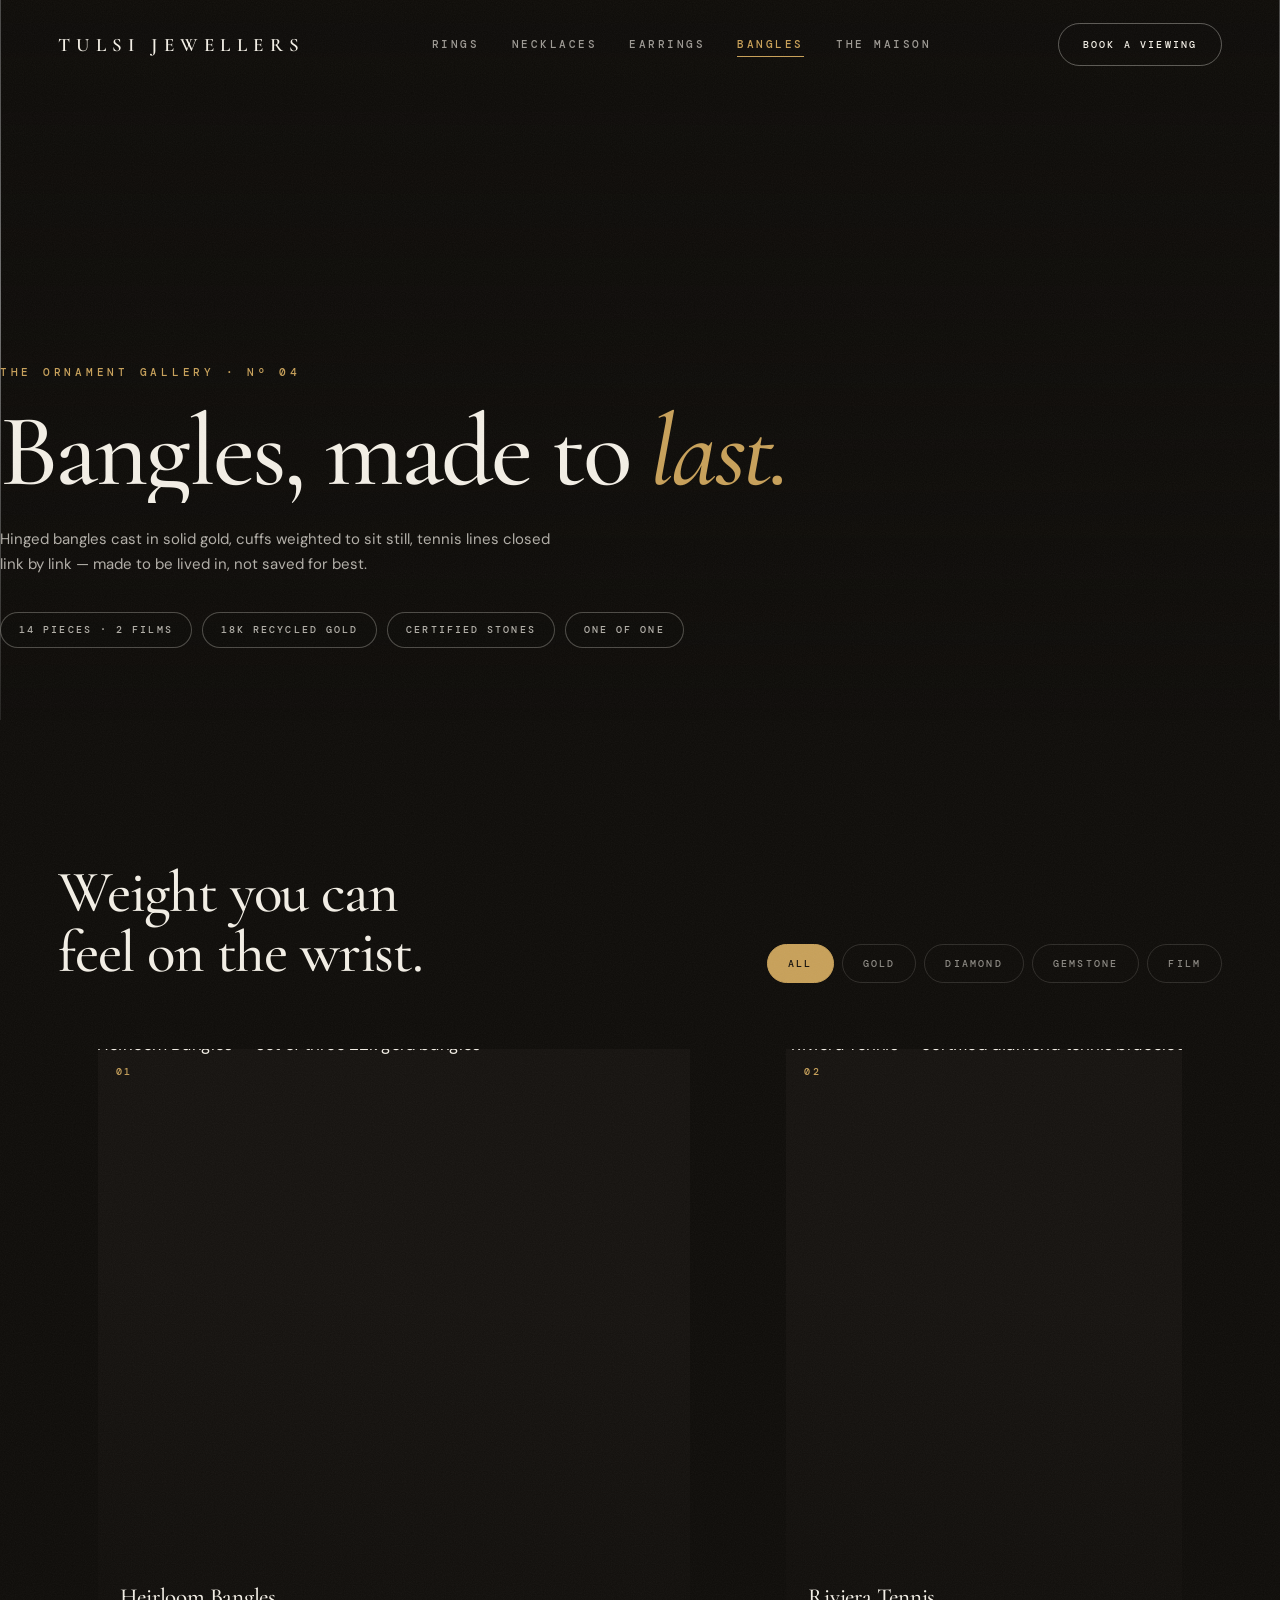
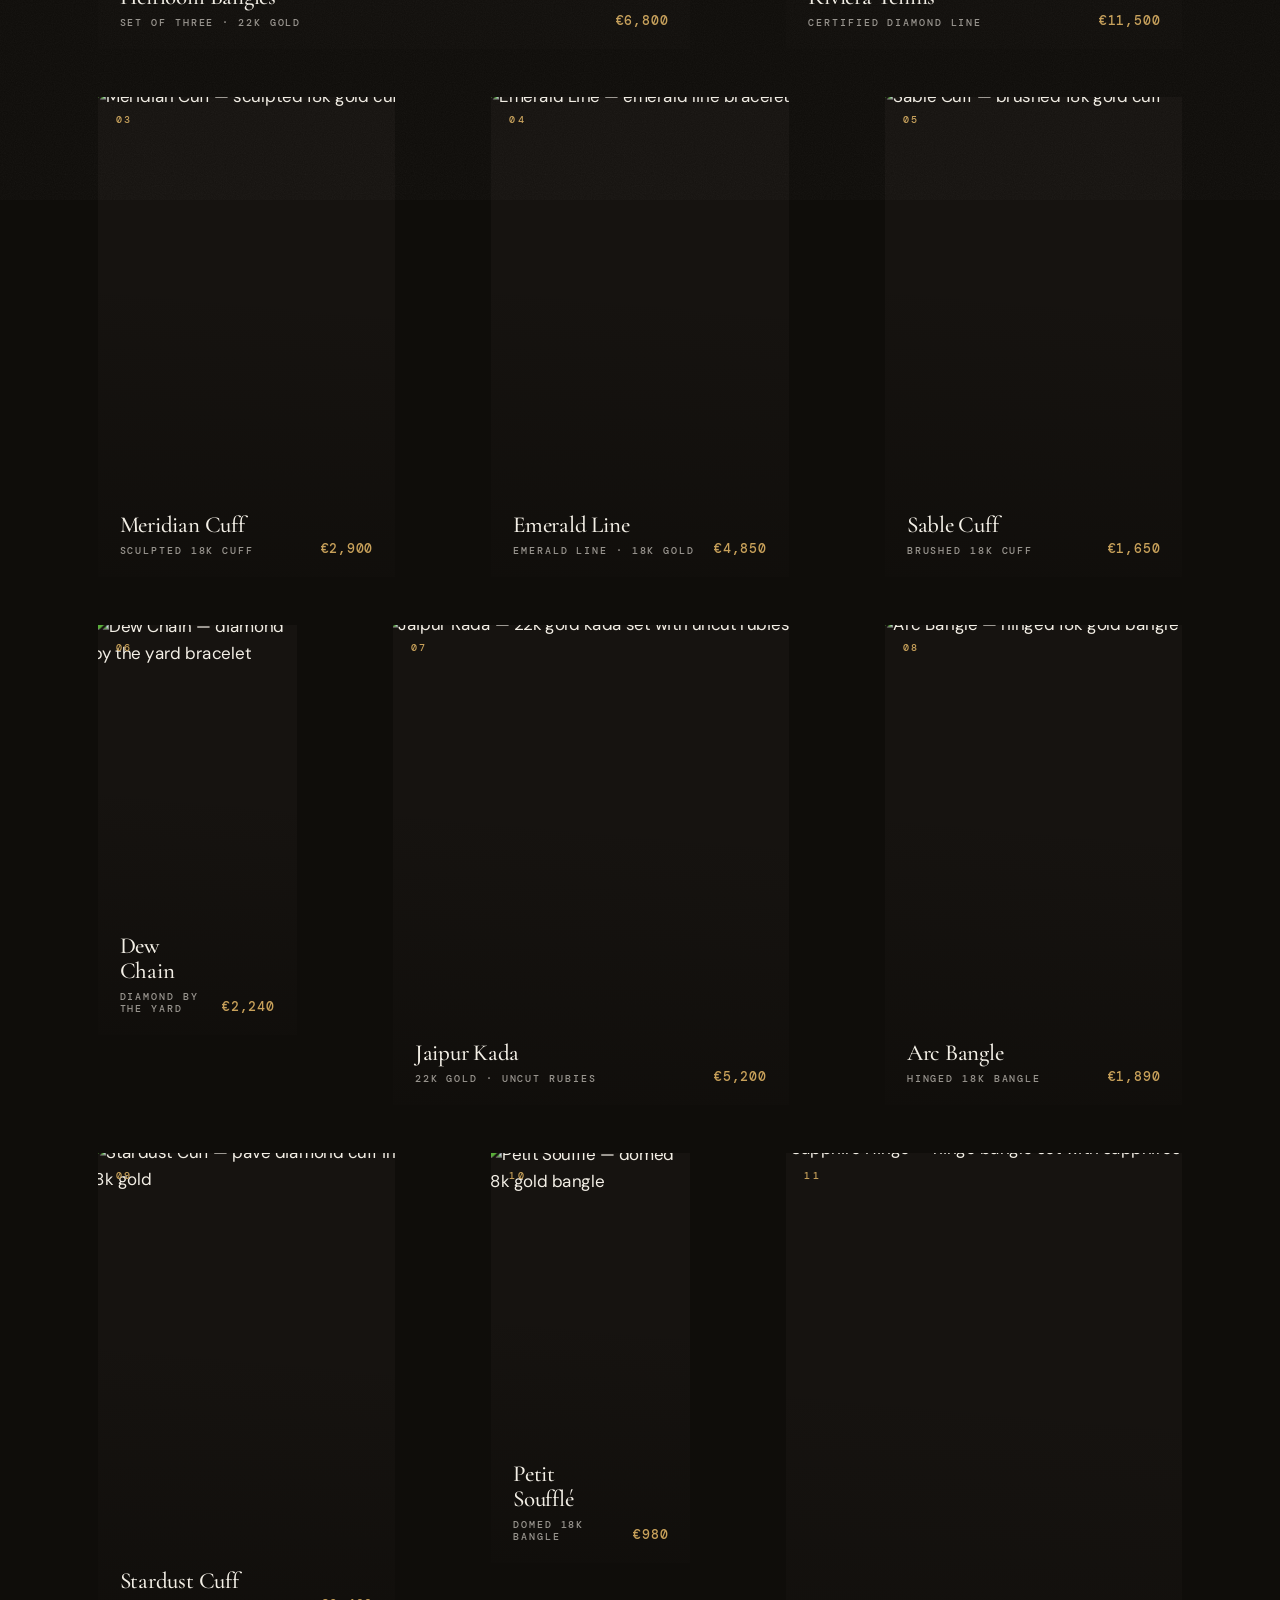
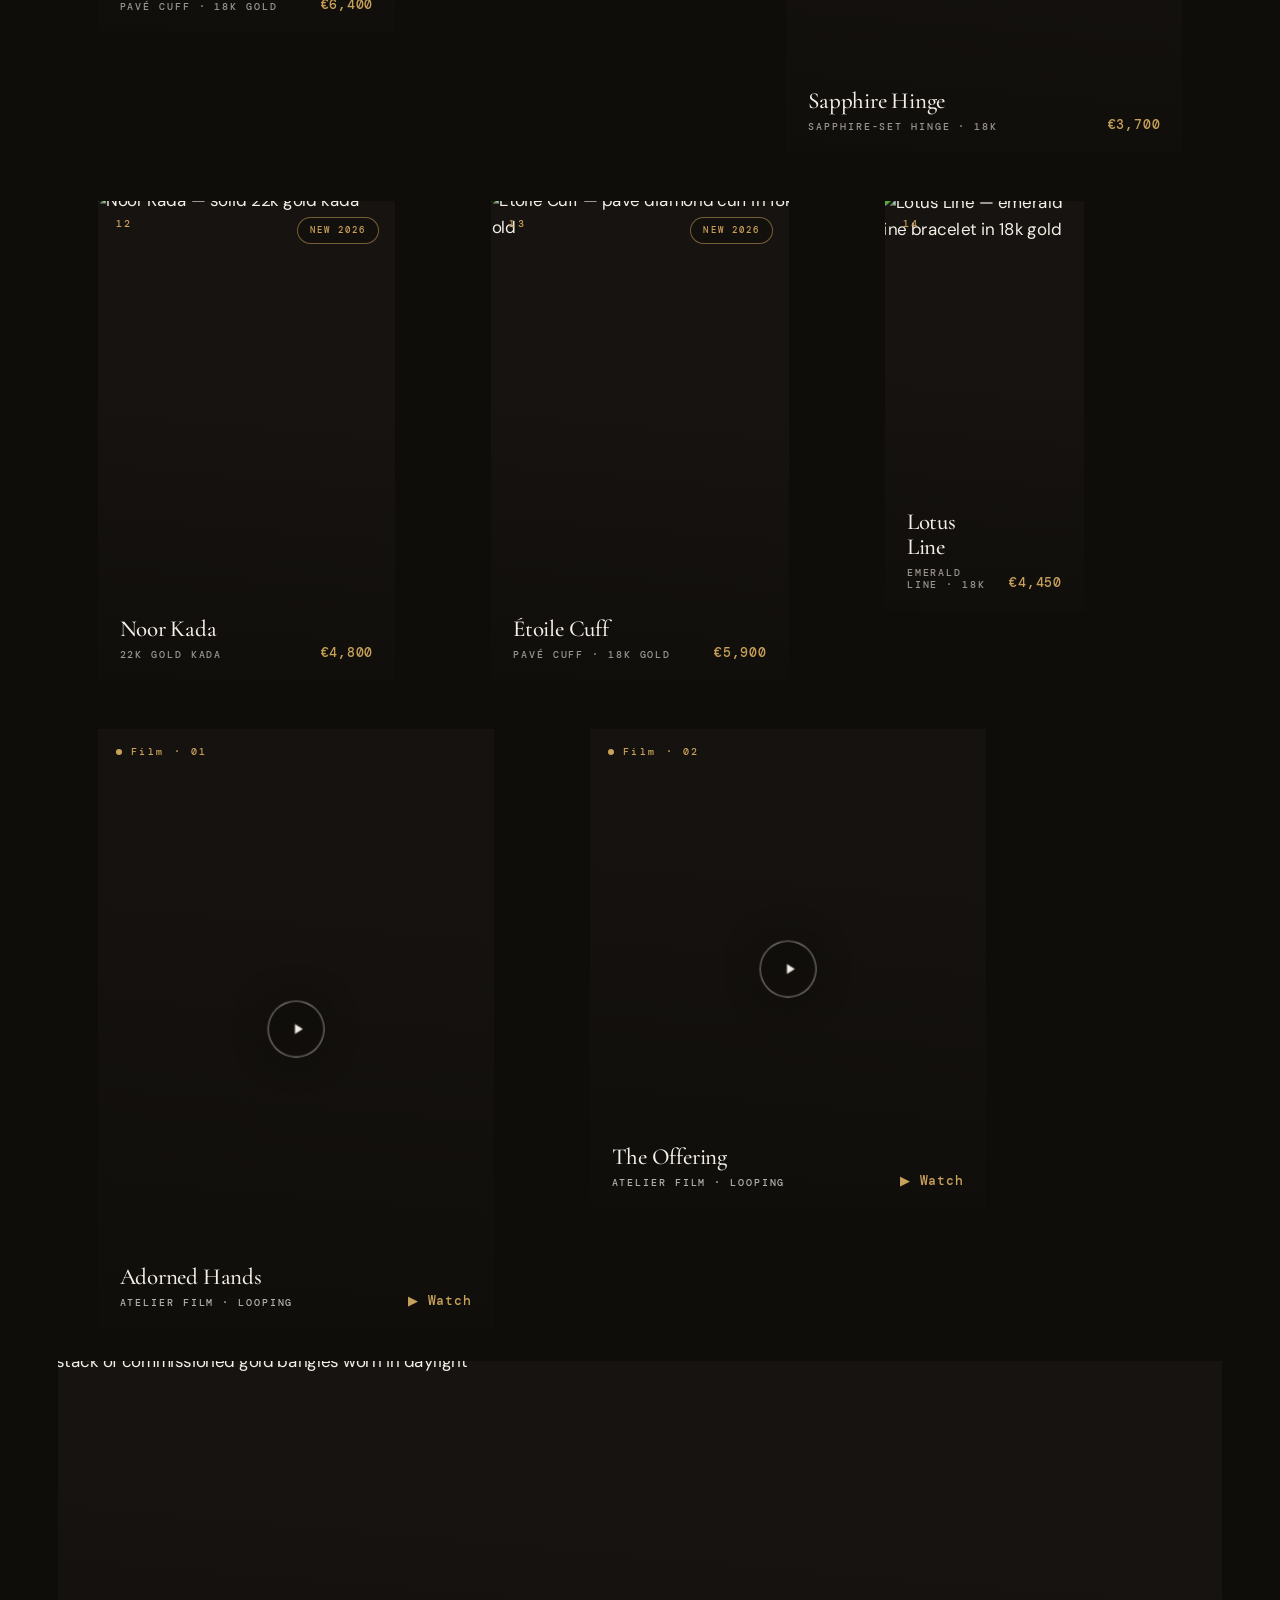
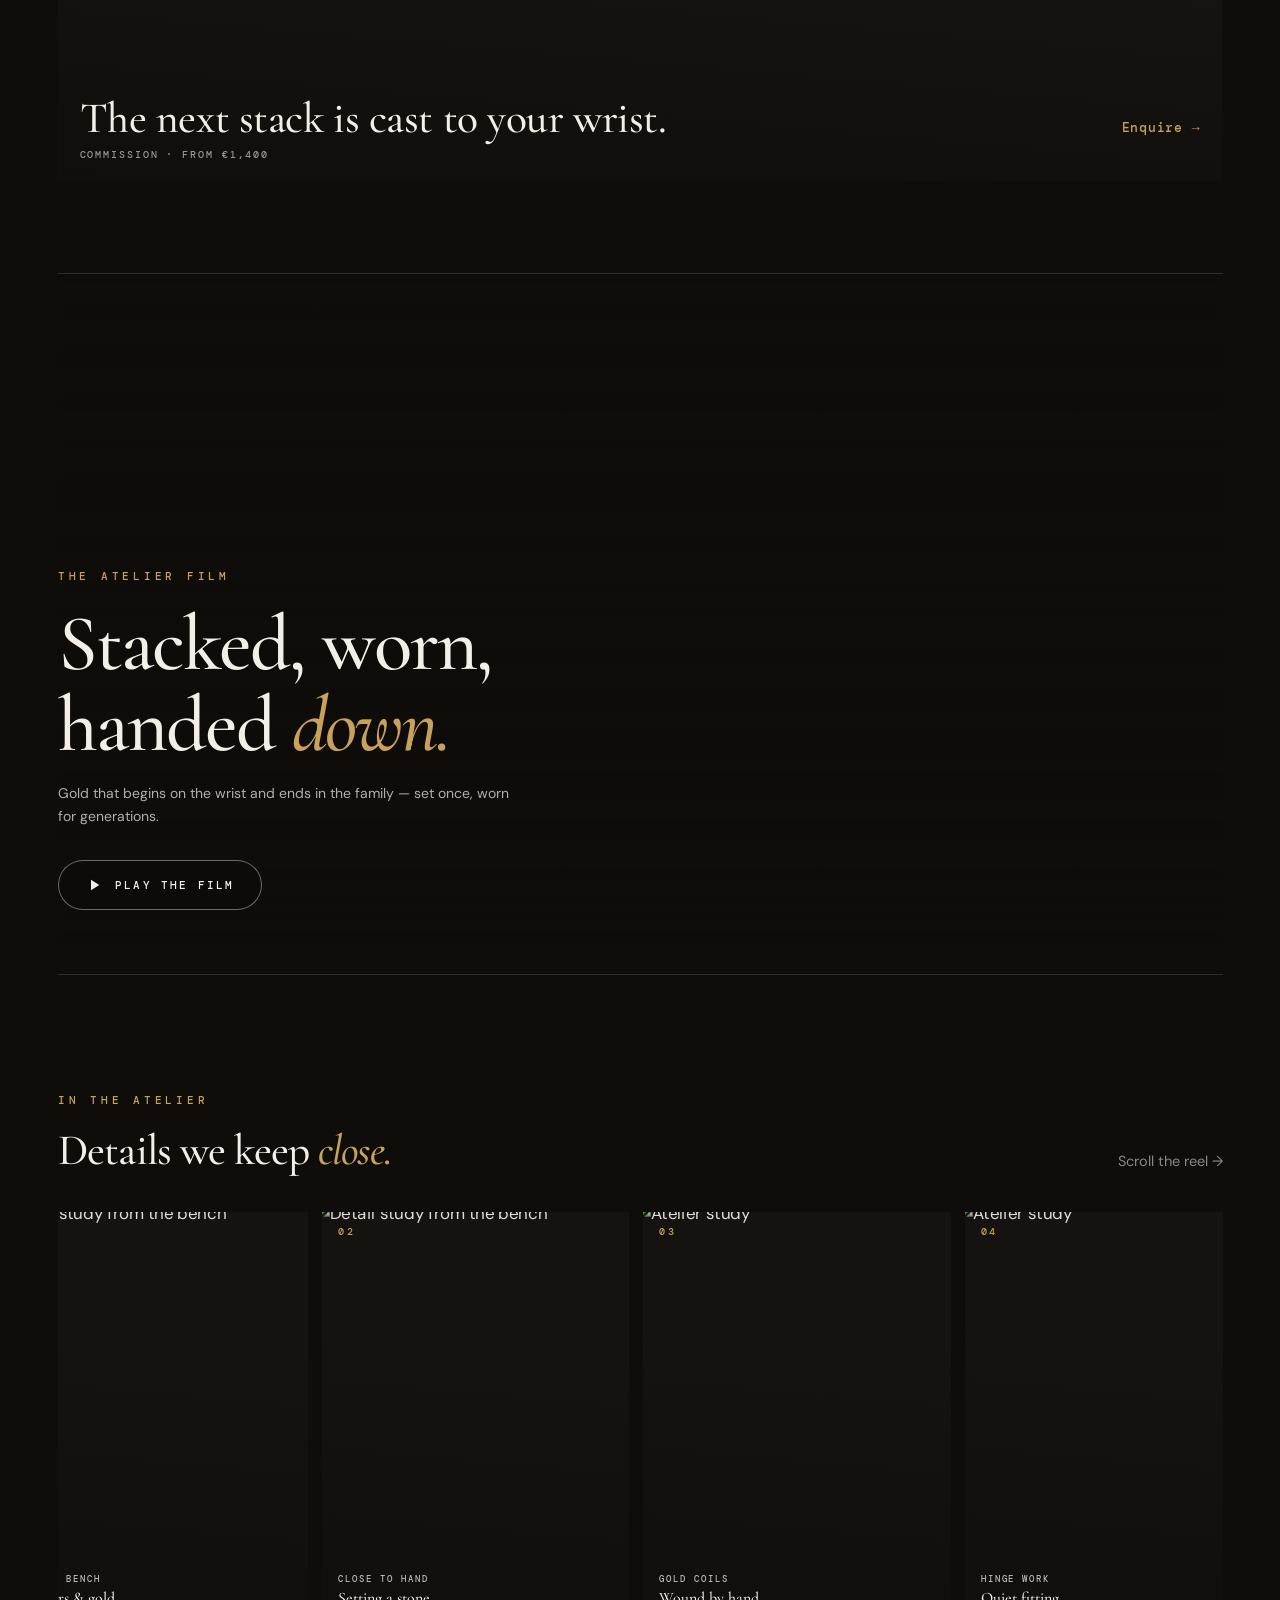
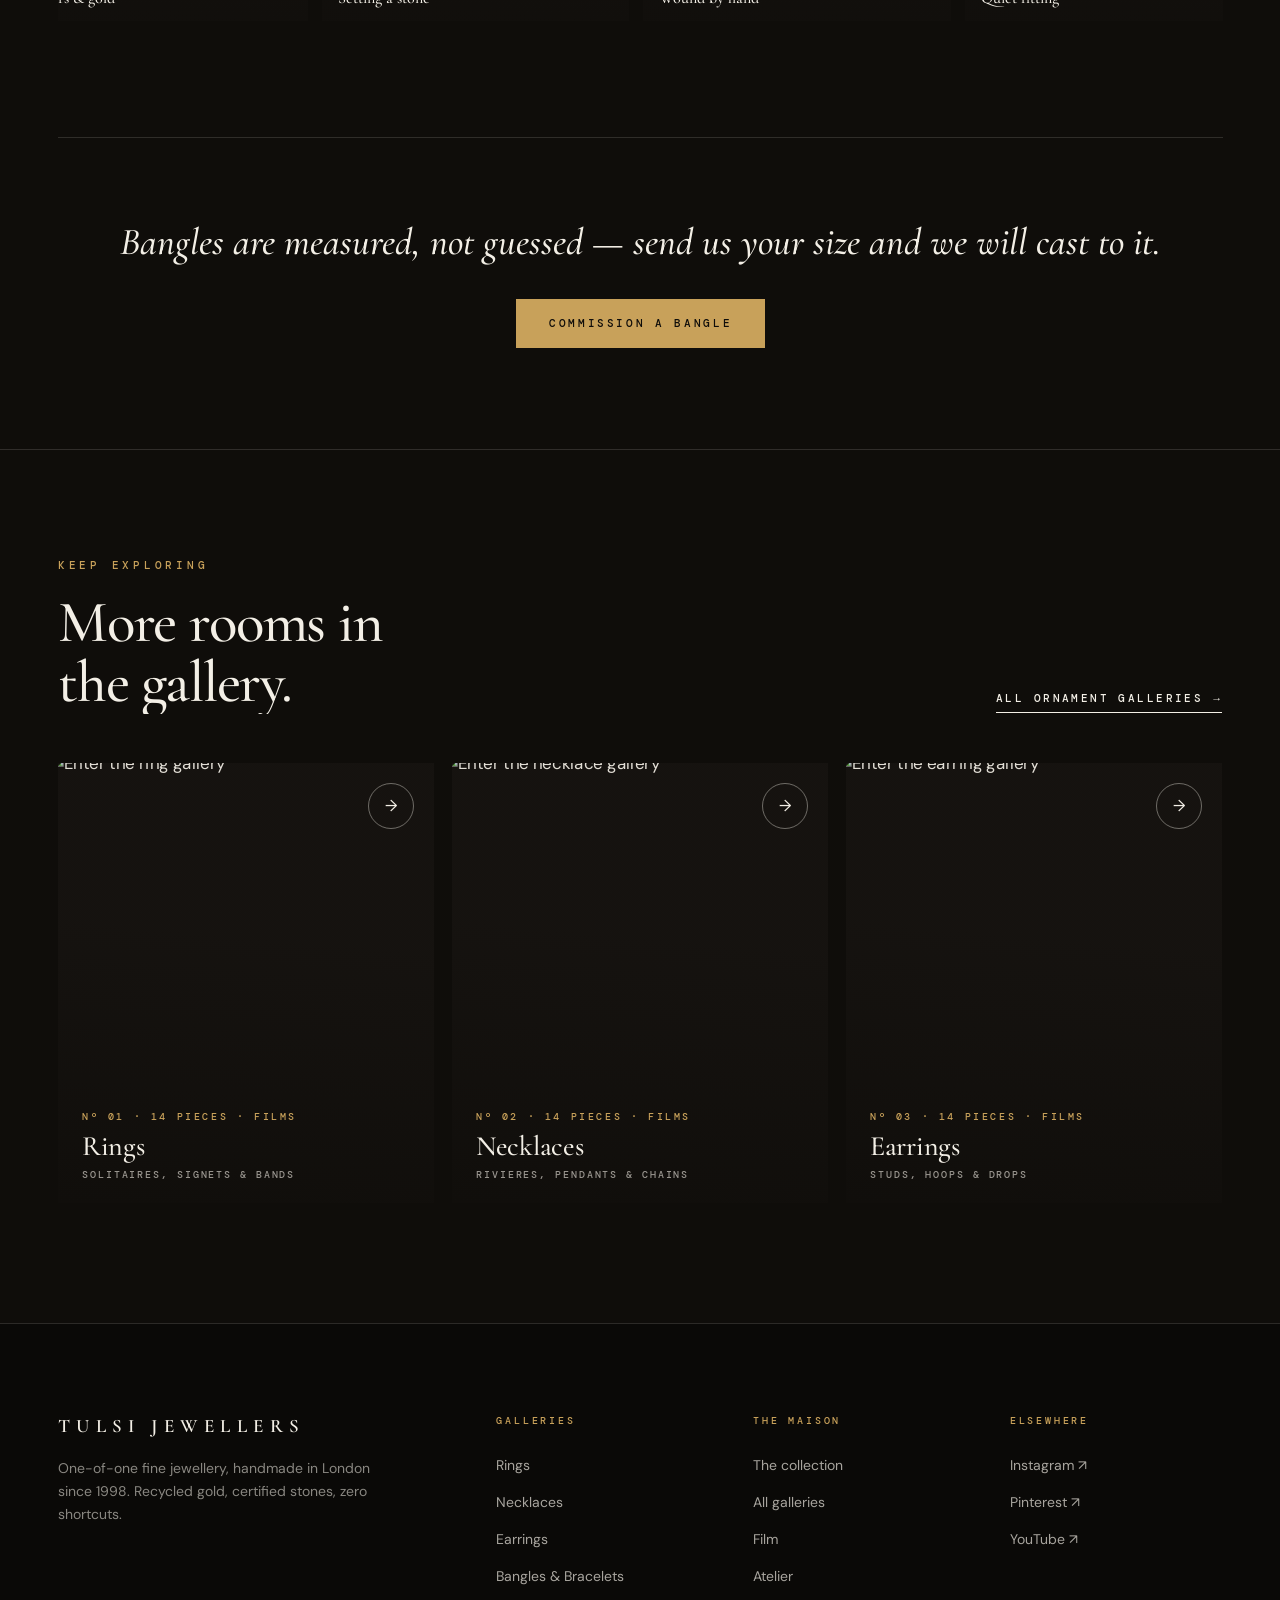
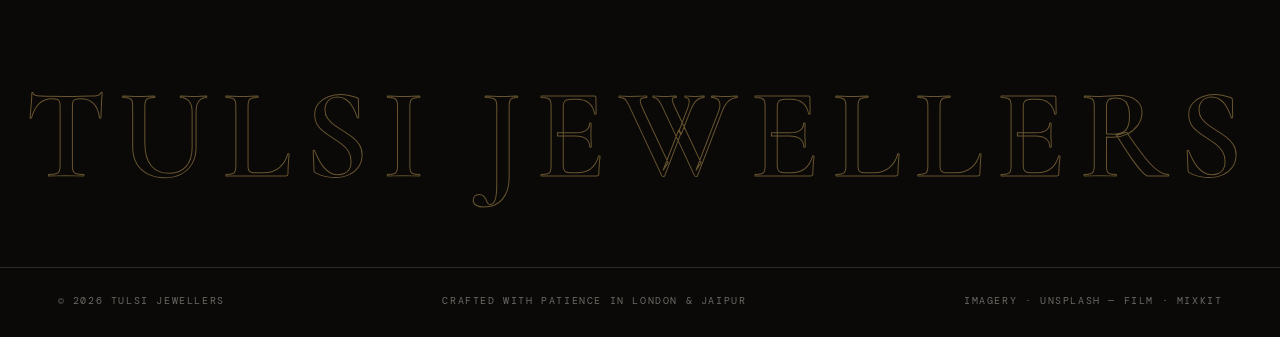
==== commit e466296d: "added the new pagess and fix the loader by adding the logo on top of it" ====
--- a/bracelets.html
+++ b/bracelets.html
@@ -3,9 +3,9 @@
 <head>
   <meta charset="UTF-8" />
   <meta name="viewport" content="width=device-width, initial-scale=1.0" />
-  <meta name="description" content="Bangles and bracelets — cuffs, kadas and tennis lines handcrafted in 18k recycled gold. Explore the Aurelia bracelet gallery." />
+  <meta name="description" content="Bangles and bracelets — cuffs, kadas and tennis lines handcrafted in 18k recycled gold. Explore the Tulsi Jewellers bracelet gallery." />
   <meta name="theme-color" content="#0f0d0a" />
-  <title>Bangles &amp; Bracelets — Cuffs, Kadas &amp; Tennis Lines · AURELIA</title>
+  <title>Bangles &amp; Bracelets — Cuffs, Kadas &amp; Tennis Lines · TULSI JEWELLERS</title>
   <link rel="icon" href="data:image/svg+xml,<svg xmlns='http://www.w3.org/2000/svg' viewBox='0 0 100 100'><text y='.9em' font-size='90'>✦</text></svg>" />
   <link rel="preconnect" href="https://fonts.googleapis.com" />
   <link rel="preconnect" href="https://fonts.gstatic.com" crossorigin />
@@ -17,15 +17,24 @@
   <a class="skip-link" href="#gallery">Skip to gallery</a>
 
   <!-- Preloader -->
-  <div class="preloader" id="preloader" aria-hidden="true">
+    <div class="preloader" id="preloader" aria-hidden="true">
+    <img class="preloader-logo" src="loaderimagebg.png" alt="Tulsi Jewellers" />
     <div class="preloader-brand">
-      <span class="preloader-letter" style="--i:0">A</span>
+      <span class="preloader-letter" style="--i:0">T</span>
       <span class="preloader-letter" style="--i:1">U</span>
-      <span class="preloader-letter" style="--i:2">R</span>
-      <span class="preloader-letter" style="--i:3">E</span>
-      <span class="preloader-letter" style="--i:4">L</span>
-      <span class="preloader-letter" style="--i:5">I</span>
-      <span class="preloader-letter" style="--i:6">A</span>
+      <span class="preloader-letter" style="--i:2">L</span>
+      <span class="preloader-letter" style="--i:3">S</span>
+      <span class="preloader-letter" style="--i:4">I</span>
+      <span class="preloader-letter" style="--i:5">&nbsp;</span>
+      <span class="preloader-letter" style="--i:6">J</span>
+      <span class="preloader-letter" style="--i:7">E</span>
+      <span class="preloader-letter" style="--i:8">W</span>
+      <span class="preloader-letter" style="--i:9">E</span>
+      <span class="preloader-letter" style="--i:10">L</span>
+      <span class="preloader-letter" style="--i:11">L</span>
+      <span class="preloader-letter" style="--i:12">E</span>
+      <span class="preloader-letter" style="--i:13">R</span>
+      <span class="preloader-letter" style="--i:14">S</span>
     </div>
     <div class="preloader-line"><span id="preloaderBar"></span></div>
     <p class="preloader-count" id="preloaderCount">00</p>
@@ -43,7 +52,7 @@
 
   <!-- Header -->
   <header class="site-header" id="siteHeader">
-    <a class="wordmark" href="index.html">AURELIA</a>
+    <a class="wordmark" href="index.html">TULSI JEWELLERS</a>
     <nav class="desktop-nav" aria-label="Primary">
       <a href="rings.html">Rings</a>
       <a href="necklaces.html">Necklaces</a>
@@ -272,7 +281,7 @@
   <footer>
     <div class="container footer-top">
       <div class="f-brand">
-        <a class="wordmark f-mark" href="index.html">AURELIA</a>
+        <a class="wordmark f-mark" href="index.html">TULSI JEWELLERS</a>
         <p>One-of-one fine jewellery, handmade in London since 1998. Recycled gold, certified stones, zero shortcuts.</p>
       </div>
       <div class="f-col">
@@ -296,9 +305,9 @@
         <a href="#" rel="noopener">YouTube ↗</a>
       </div>
     </div>
-    <a class="footer-word" href="index.html" aria-label="Aurelia — back to home">AURELIA</a>
+    <a class="footer-word" href="index.html" aria-label="Tulsi Jewellers — back to home">TULSI JEWELLERS</a>
     <div class="container footer-bottom">
-      <p>© <span id="year">2026</span> Aurelia Fine Jewellery</p>
+      <p>© <span id="year">2026</span> Tulsi Jewellers</p>
       <p>Crafted with patience in London &amp; Jaipur</p>
       <p>Imagery · Unsplash — Film · Mixkit</p>
     </div>
--- a/style.css
+++ b/style.css
@@ -1,5 +1,5 @@
 /* ============================================================
-   AURELIA — Fine Jewellery Atelier
+   TULSI JEWELLERS — Fine Jewellery Atelier
    Dark-luxe editorial system · vanilla CSS, no build step
    ============================================================ */
 
@@ -140,6 +140,8 @@
 /* Preloader */
 .preloader{position:fixed;inset:0;z-index:400;background:var(--ink);display:flex;flex-direction:column;align-items:center;justify-content:center;gap:28px;transition:transform 1s var(--ease-io) .05s,visibility 1s .05s}
 .preloader.is-done{transform:translateY(-101%);visibility:hidden}
+.preloader-logo{width:300px;height:auto;opacity:0;transform:translateY(30px);animation:preLogo .8s var(--ease) forwards;animation-delay:.15s}
+@keyframes preLogo{to{opacity:1;transform:none}}
 .preloader-brand{display:flex;gap:.3em;overflow:hidden;padding:0 .1em}
 .preloader-letter{font:600 clamp(34px,5vw,58px)/1.1 var(--serif);color:var(--ivory);opacity:0;transform:translateY(115%);animation:preLetter .9s var(--ease) forwards;animation-delay:calc(.15s + var(--i)*.07s)}
 .preloader-letter:nth-child(2n){color:var(--gold)}
@@ -416,7 +418,7 @@
 .f-col h4{font:500 10px var(--mono);letter-spacing:.28em;text-transform:uppercase;color:var(--gold);margin:0 0 20px}
 .f-col a{display:block;padding:7px 0;color:rgba(243,239,230,.68);font-size:14px;transition:color .3s,transform .35s var(--ease)}
 .f-col a:hover{color:var(--ivory);transform:translateX(6px)}
-.footer-word{display:block;text-align:center;font:600 clamp(64px,15.5vw,250px)/0.95 var(--serif);letter-spacing:.1em;color:transparent;-webkit-text-stroke:1px rgba(200,161,90,.5);transition:color .9s var(--ease)}
+.footer-word{display:block;text-align:center;font:600 clamp(40px,10vw,180px)/.95 var(--serif);letter-spacing:.1em;white-space:nowrap;color:transparent;-webkit-text-stroke:1px rgba(200,161,90,.5);transition:color .9s var(--ease)}
 .footer-word:hover{color:var(--gold);-webkit-text-stroke-color:var(--gold)}
 @supports not (-webkit-text-stroke:1px #000){.footer-word{color:rgba(200,161,90,.35)}}
 .footer-bottom{display:flex;justify-content:space-between;gap:14px;flex-wrap:wrap;border-top:1px solid var(--line);margin-top:70px;padding-top:26px}
